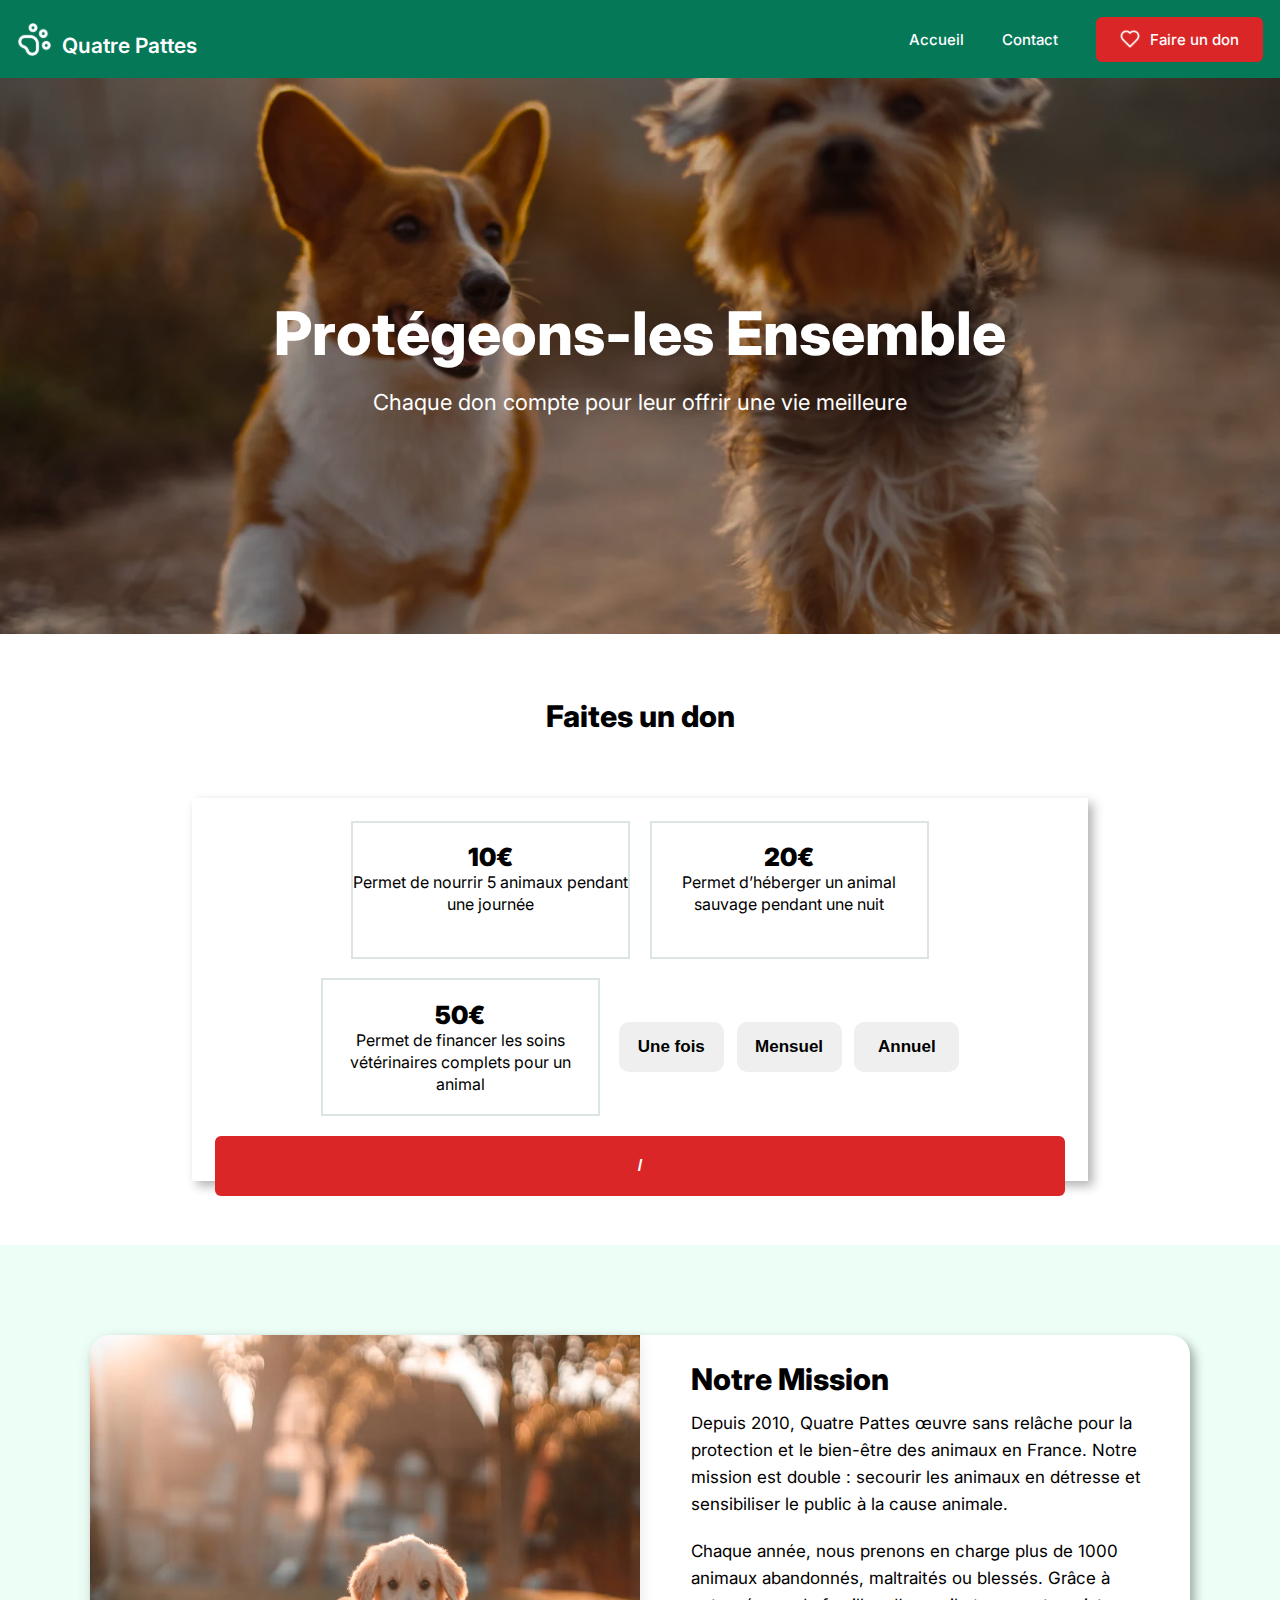
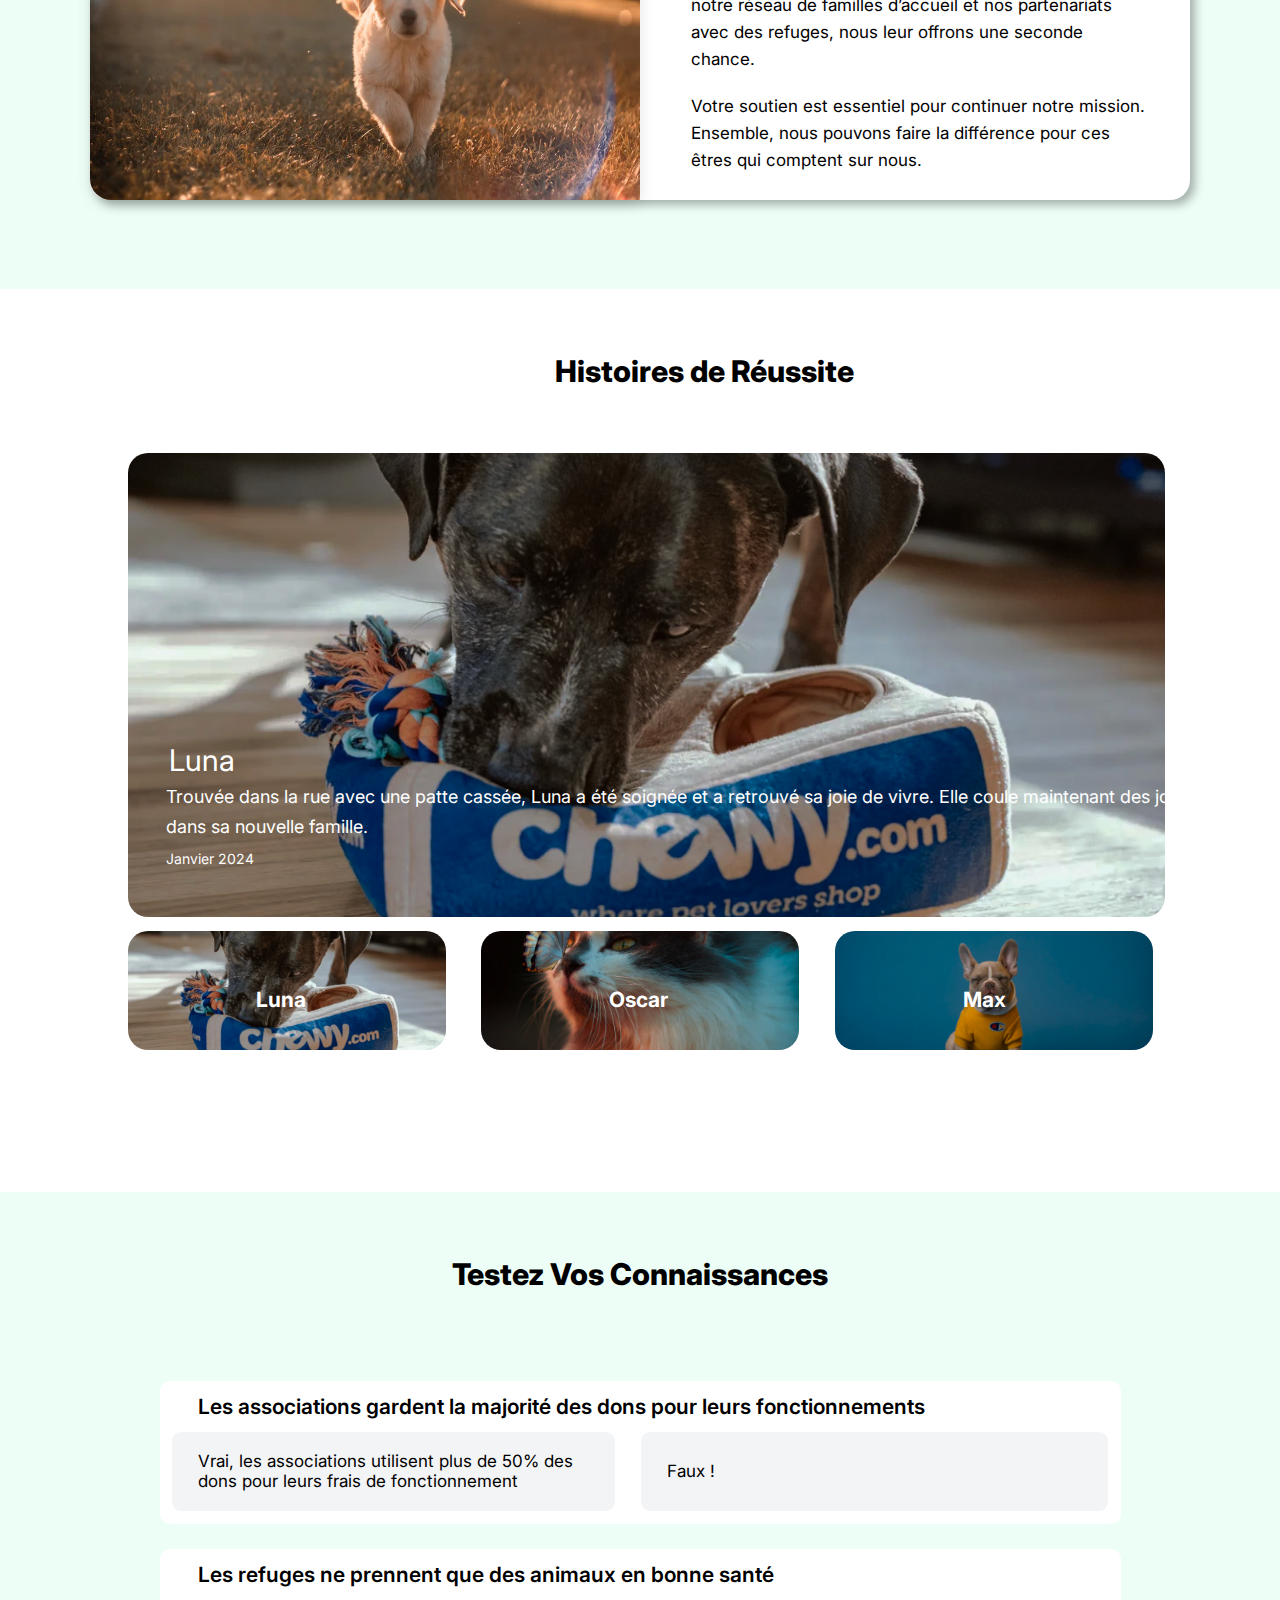
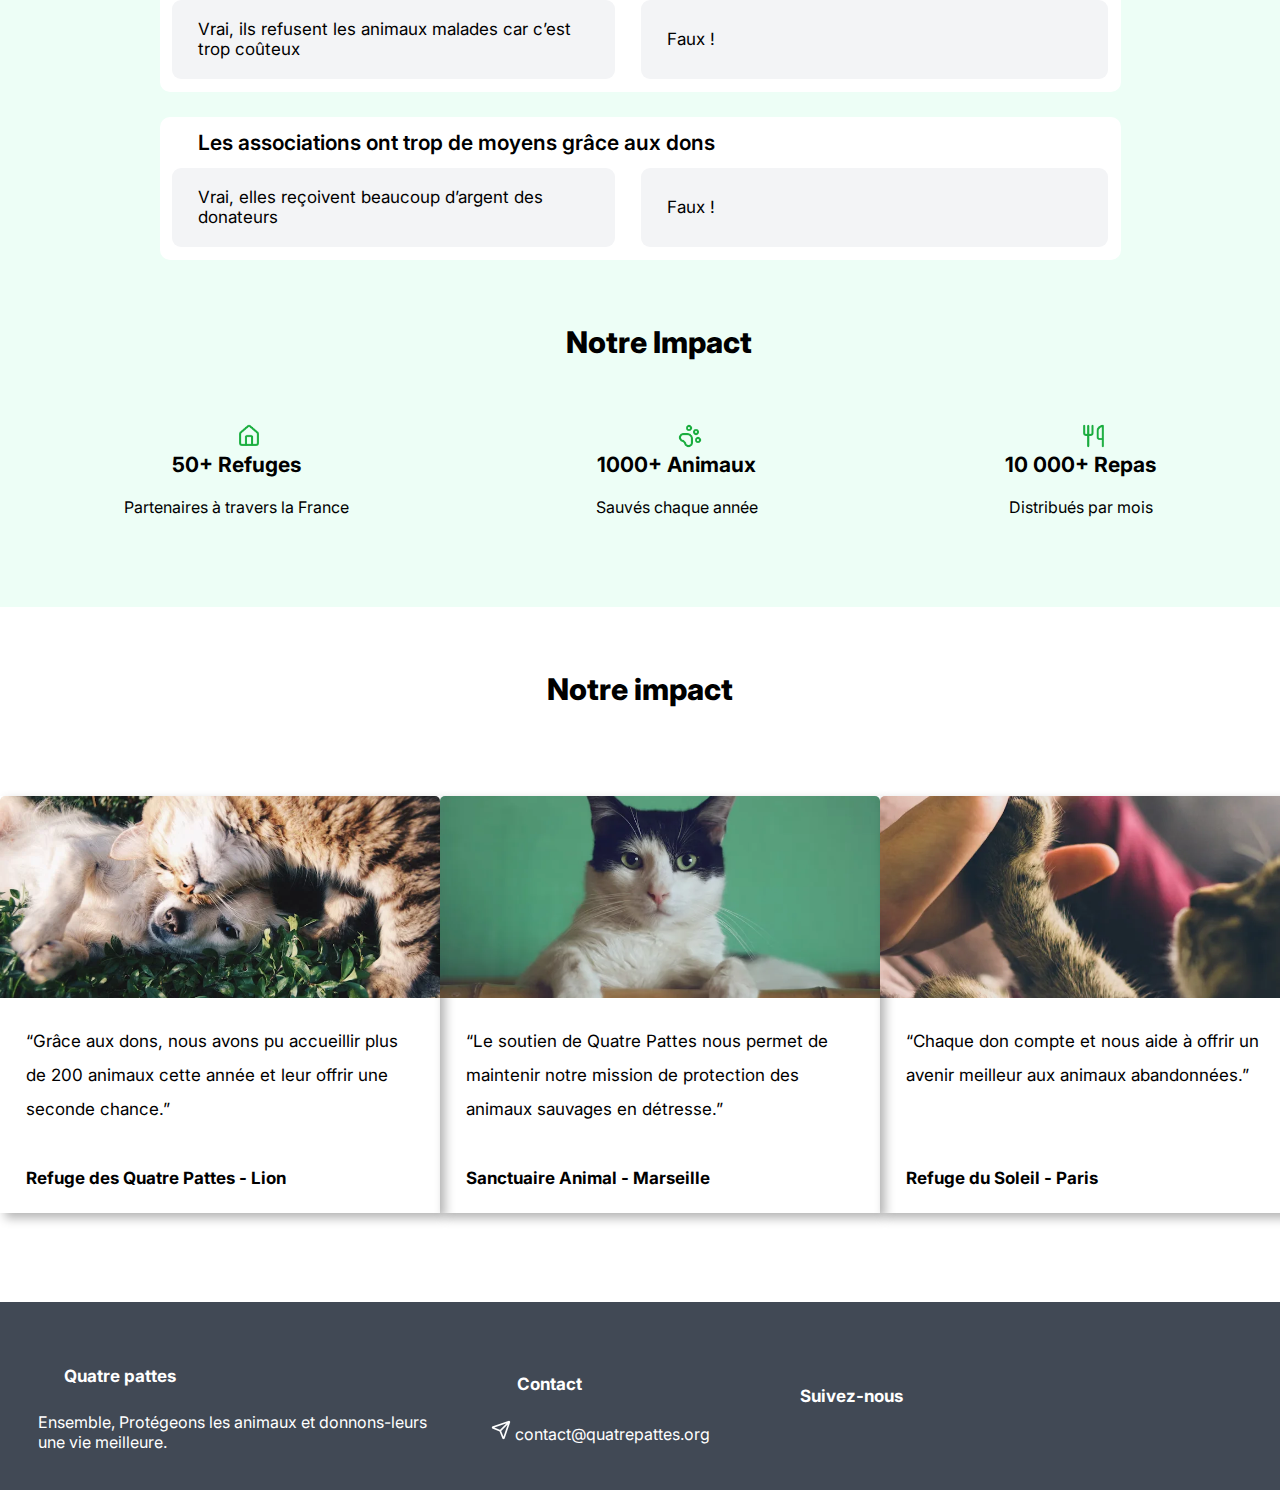
==== index.html @ c72d2083 "Version final section 2 + responsive" ====
<!DOCTYPE html>
<html lang="fr">

<head>
    <meta charset="UTF-8">
    <meta name="viewport" content="width=device-width, initial-scale=1.0">
    <title>Quatre Pattes</title>

    <link rel="icon" type="image/svg" href="img/logo_icones/Logo_blanc.svg">
    <link rel="preconnect" href="https://fonts.googleapis.com">
    <link rel="preconnect" href="https://fonts.gstatic.com" crossorigin>
    <link href="https://fonts.googleapis.com/css2?family=Inter:wght@100..900&display=swap" rel="stylesheet">
    <link rel="stylesheet" href="style.css/global.css">
</head>

<body>

    <!-- HEADER -->

    <header class="header">
        <div class="x">
        <a href="#" class="retour-accueil">
            <img src="img/logo_icones/Logo_blanc.svg" alt="Logo de Quatre Pattes">
            <span>Quatre Pattes</span>
        </a>
        <img src="img/logo_icones/icone_x_blanc.webp" alt="icone fermeture menu deroulant" class="cacher">
        </div>
        <nav class="nav">
            <ul class="nav_liens">
                <li><a href="index.html" aria-label="Lien vers la page d'accueil">Accueil</a></li>
                <li><a href="formulaire.html" aria-label="Lien vers la page Contact">Contact</a></li>
                <li>
                    <a href="index.html" aria-label="Lien vers la page : Faire un don." class="button_header">
                        <img src="img/logo_icones/icone_coeur_blanc.svg" alt="Icône cœur">Faire un don
                    </a>
                </li>
            </ul>
        </nav>
    </header>
    

    <!-- HERO -->

    <main>
        <section id="hero">
            <div class="titre_hero">
                <h1>Protégeons-les Ensemble</h1>
                <br>
                <span>Chaque don compte pour leur offrir une vie meilleure</span>
            </div>
        </section>

        <h2>Faites un don</h2>

        <!-- SECTION 1 -->

        <section id="s1">
            <div class="conteneur_shadow">
                <!-- 10 -->
                <div class="border_grey" tabindex="0">
                    <span class="dix" onclick="don()">10€</span>
                    <p>Permet de nourrir 5 animaux <br class="br">pendant une journée</p>
                </div>
        
                <!-- 20 -->
                <div class="border_grey" tabindex="0" data-amount="20">
                    <span class="vingt" onclick="don()">20€</span>
                    <p>Permet d’héberger un animal <br class="br">sauvage pendant une nuit</p>
                </div>
        
                <!-- 50 -->
                <div class="border_grey" tabindex="0" data-amount="50">
                    <span class="cinquante" onclick="don()">50€</span>
                    <p>Permet de financer les soins <br class="br">vétérinaires complets pour un <br> animal</p>
                </div>
        
                <div class="button_conteneur">
                    <button class="button_size" id="Une_fois" tabindex="0" onclick="don()">Une fois</button>
                    <button class="button_size" id="Mensuel" tabindex="0" onclick="don()">Mensuel</button>
                    <button class="button_size" id="Annuel" tabindex="0" onclick="don()">Annuel</button>
                </div>
        
                <button class="button_header dimension_grand_button" id="Don" tabindex="0"><div id="montant"></div>/<div id="duree" onclick="don()"></div></button>
            </div>
        </section>
        
        


        <!-- SECTION 2 -->

        <section id="s2">
            <div class="div_principal_s2">
                <img src="img/img/s2.webp" alt="bébé chien heureux qui cours sur le l'herbe" loading="lazy">
                <div>
                    <h3 class="left">Notre Mission</h3>
                    <p>Depuis 2010, Quatre Pattes œuvre sans relâche pour la protection et le
                        bien-être des animaux en France. Notre mission est double : secourir les animaux
                        en détresse et sensibiliser le public à la cause animale.
                    </p>
                    <br>
                    <p>
                        Chaque année, nous prenons en charge plus de 1000 animaux
                        abandonnés, maltraités ou blessés. Grâce à notre réseau de familles
                        d’accueil et nos partenariats avec des refuges, nous leur offrons une
                        seconde chance.
                    </p>
                    <br>
                    <p>
                        Votre soutien est essentiel pour continuer notre mission. Ensemble, nous
                        pouvons faire la différence pour ces êtres qui comptent sur nous.
                    </p>
                </div>
            </div>
        </section>

        <!-- SECTION 3 -->

        <section id="s3">
            <h3>Histoires de Réussite</h3>
            <div class="contenair_image_principal">
                <div class="div_image_principal">
                    <img id="img_1" src="img/img/s3_principal.png" alt="Photo de luna qui mord dans son jouet" loading="lazy">
                    <p class="nom_gros">Luna</p>
                    <p class="description">Trouvée dans la rue avec une patte cassée, Luna a été soignée et a retrouvé sa joie de vivre. Elle coule maintenant des jours heureux dans sa nouvelle famille.</p>
                    <p class="date">Janvier 2024</p>
                </div>
            </div>
        
            <div class="img-miniatures">
                <div class="div_image_principal">
                    <img src="img/img/s3_principal_miniature.png" alt="Photo miniature de luna" loading="lazy" tabindex="0" onclick="galerie2()">
                    <p class="nom">Luna</p>
                </div>
                <div class="div_image_principal">
                    <img src="img/img/s3_chat.png" alt="Photo de Oscar, chat noir et blanc" loading="lazy" tabindex="0" onclick="galerie3()">
                    <p class="nom">Oscar</p>
                </div>
                <div class="div_image_principal">
                    <img src="img/img/s3_bulldog.png" alt="Photo de Max, bulldog français" loading="lazy" tabindex="0" onclick="galerie4()">
                    <p class="nom">Max</p>
                </div>
            </div>
        </section>
        

        <!-- SECTION 4 -->

        <!-- QUIZZ -->

        <section id="s4">
            <h4>Testez Vos Connaissances</h4>

            <div class="contenaire_questions">
                <p class="quizz">Les associations gardent la majorité des dons pour leurs fonctionnements</p>
                <div class="question-reponse">
                    <div class="mauvaise_reponse" id="r1">
                        <p>Vrai, les associations utilisent plus de 50% des dons pour leurs frais de fonctionnement</p>
                    </div>
                    <div class="bonne_reponse" id="r2">
                        <p>Faux !</p>
                    </div>
                    <div class="hidden">Faux ! 85% des dons sont directement utilisés pour les animaux. Seuls 15% servent aux frais
                        de fonctionnement essentiels.</div>
                </div>
            </div>

            <div class="contenaire_questions">
                <p class="quizz">Les refuges ne prennent que des animaux en bonne santé</p>
                <div class="question-reponse">
                    <div class="mauvaise_reponse" id="r3">
                        <p>Vrai, ils refusent les animaux malades car c’est trop coûteux</p>
                    </div>
                    <div class="bonne_reponse" id="r4">
                        <p>Faux !</p>
                    </div>
                    <div class="hidden">
                        Faux ! Nous accueillons tous les animaux quel que soit leur état de santé. Chaque vie compte !
                    </div>
                </div>
            </div>

            <div class="contenaire_questions">
                <p class="quizz">Les associations ont trop de moyens grâce aux dons</p>
                <div class="question-reponse">
                    <div class="mauvaise_reponse" id="r5">
                        <p>Vrai, elles reçoivent beaucoup d’argent des donateurs</p>
                    </div>
                    <div class="bonne_reponse" id="r6">
                        <p>Faux !</p>
                    </div>
                    <div class="hidden">
                      Faux ! Les besoins sont immenses et constants. Chaque don est précieux pour sauver les animaux.
                    </div>
                </div>
            </div>
        </section>

        <!-- SECTION 5 -->

        <h5 class="vert">Notre Impact</h5>


        <section id="s5">
            <ul>
                <li>
                    <img src="img/logo_icones/icone-maison_vert.webp" alt="icone vert repas : fourchette, couteaux.">
                </li>
                <li class="size_s5">
                    50+ Refuges
                </li>
                <br>
                <li>
                    Partenaires à travers la France
                </li>
            </ul>

            <ul>
                <li>
                    <img src="img/logo_icones/icone_logo_vert.webp" alt="icone maison de couleur verte.">
                </li>
                <li class="size_s5">
                    1000+ Animaux
                </li>
                <br>
                <li>
                    Sauvés chaque année
                </li>
            </ul>

            <ul>
                <li>
                    <img src="img/logo_icones/icone_repas_vert.webp" alt="icone vert logo Quatre Pattes">
                </li>
                <li class="size_s5">
                    10 000+ Repas
                </li>
                <br>
                <li>
                    Distribués par mois
                </li>
            </ul>

        </section>

        <!-- SECTION 6 -->

        <h6>Notre impact</h6>

        <section id="s6">
            <ul class="liste_article">
                <li>
                    <article class="s6_article">
                        <img src="img/img/s6_chat_chien.webp" alt="un chat et un chien qui ce câline sur de l'herbe"
                            loading="lazy" />
                        <div>
                            <p>
                                “Grâce aux dons, nous avons pu accueillir plus de 200 animaux cette année et leur offrir
                                une seconde chance.”
                            </p>
                            <span class="bold">
                                Refuge des Quatre Pattes - Lion
                            </span>
                        </div>
                    </article>
                </li>

                <li>
                    <article class="s6_article">
                        <img src="img/img/s6_chat.webp" alt="Chat noir et blanc" loading="lazy" />
                        <div>
                            <p>
                                “Le soutien de Quatre Pattes nous permet de maintenir notre mission de protection des
                                animaux sauvages en détresse.”
                            </p>
                            <span class="bold">
                                Sanctuaire Animal - Marseille
                            </span>
                        </div>
                    </article>
                </li>

                <li>
                    <article class="s6_article">
                        <img src="img/img/s6_pate_chat.webp" alt="Chat qui pose sa patte sur une main" loading="lazy" />
                        <div>
                            <p>
                                “Chaque don compte et nous aide à offrir un
                                avenir meilleur aux animaux abandonnées.”
                            </p>
                            <span class="bold">
                                Refuge du Soleil - Paris
                            </span>
                        </div>
                    </article>
                </li>
            </ul>
        </section>
    </main>

    <footer class="footer">
        <ul>
            <li class="bold">
                Quatre pattes
            </li>
            <li>
                Ensemble, Protégeons les animaux et donnons-leurs
                <br>
                une vie meilleure.
            </li>
        </ul>
        <ul>
            <li class="bold">
                Contact
            </li>
            <li>
                <img src="img/logo_icones/icone_envoyer_blanc.webp"
                    alt="icone enveloppe accompagnant la mail de Quatre Pattes">
                <a href="#">contact@quatrepattes.org</a>
            </li>
        </ul>
        <ul>
            <li class="bold">
                Suivez-nous
            </li>
        </ul>
    </footer>
    <script src="script.js"></script>
</body>

</html>
---- style.css/global.css ----
@import url(header.css);
@import url(hero.css);
@import url(s1.css);
@import url(s2.css);
@import url(s3.css);
@import url(s4.css);
@import url(s5.css);
@import url(s6.css);
@import url(footer.css);
@import url(formulaire.css);

* {
    margin: 0;
    padding: 0;
    box-sizing: border-box;
}

:root {
    --font-family: "Inter", sans-serif;

    --header_vert: #057858; 
    --button_rouge: #db2627;
    --button_gris: #f3f4f6;
    --border_grise: #dbe6e1;
    --border_vert_button: #0cb981;
    --background_vert: #edfef6;
    --blanc: #fff;
    --footer: #414955;

    --font-size_60: 60px;
    --font-size_30: 30px; 
    --font-size_28: 28px;
    --font-size_25: 25px; 
    --font-size_22: 22px;  
    --font-size_21: 21px;
    --font-size_17: 17px;
    --font-size_18: 18px;
    --font-size_15: 15px;
    --font-size_14: 14px;
    --font-size_12: 12px;
    --font-size_10: 10px;
}

body {
    font-family: var(--font-family);
}

h1 {
    font-size: var(--font-size_60);
    font-weight: 800;
    color: var(--blanc);
    text-align: center;
}

h2,
h3,
h4,
h5,
h6{
    font-size: var(--font-size_30);
    font-weight: 800;
    text-align: center;
    padding: 5vw;
}

a {
    text-decoration: none;  
}

a:hover {  
    cursor: pointer;
}

li {
    list-style: none;
}

button {
    border: none;
}
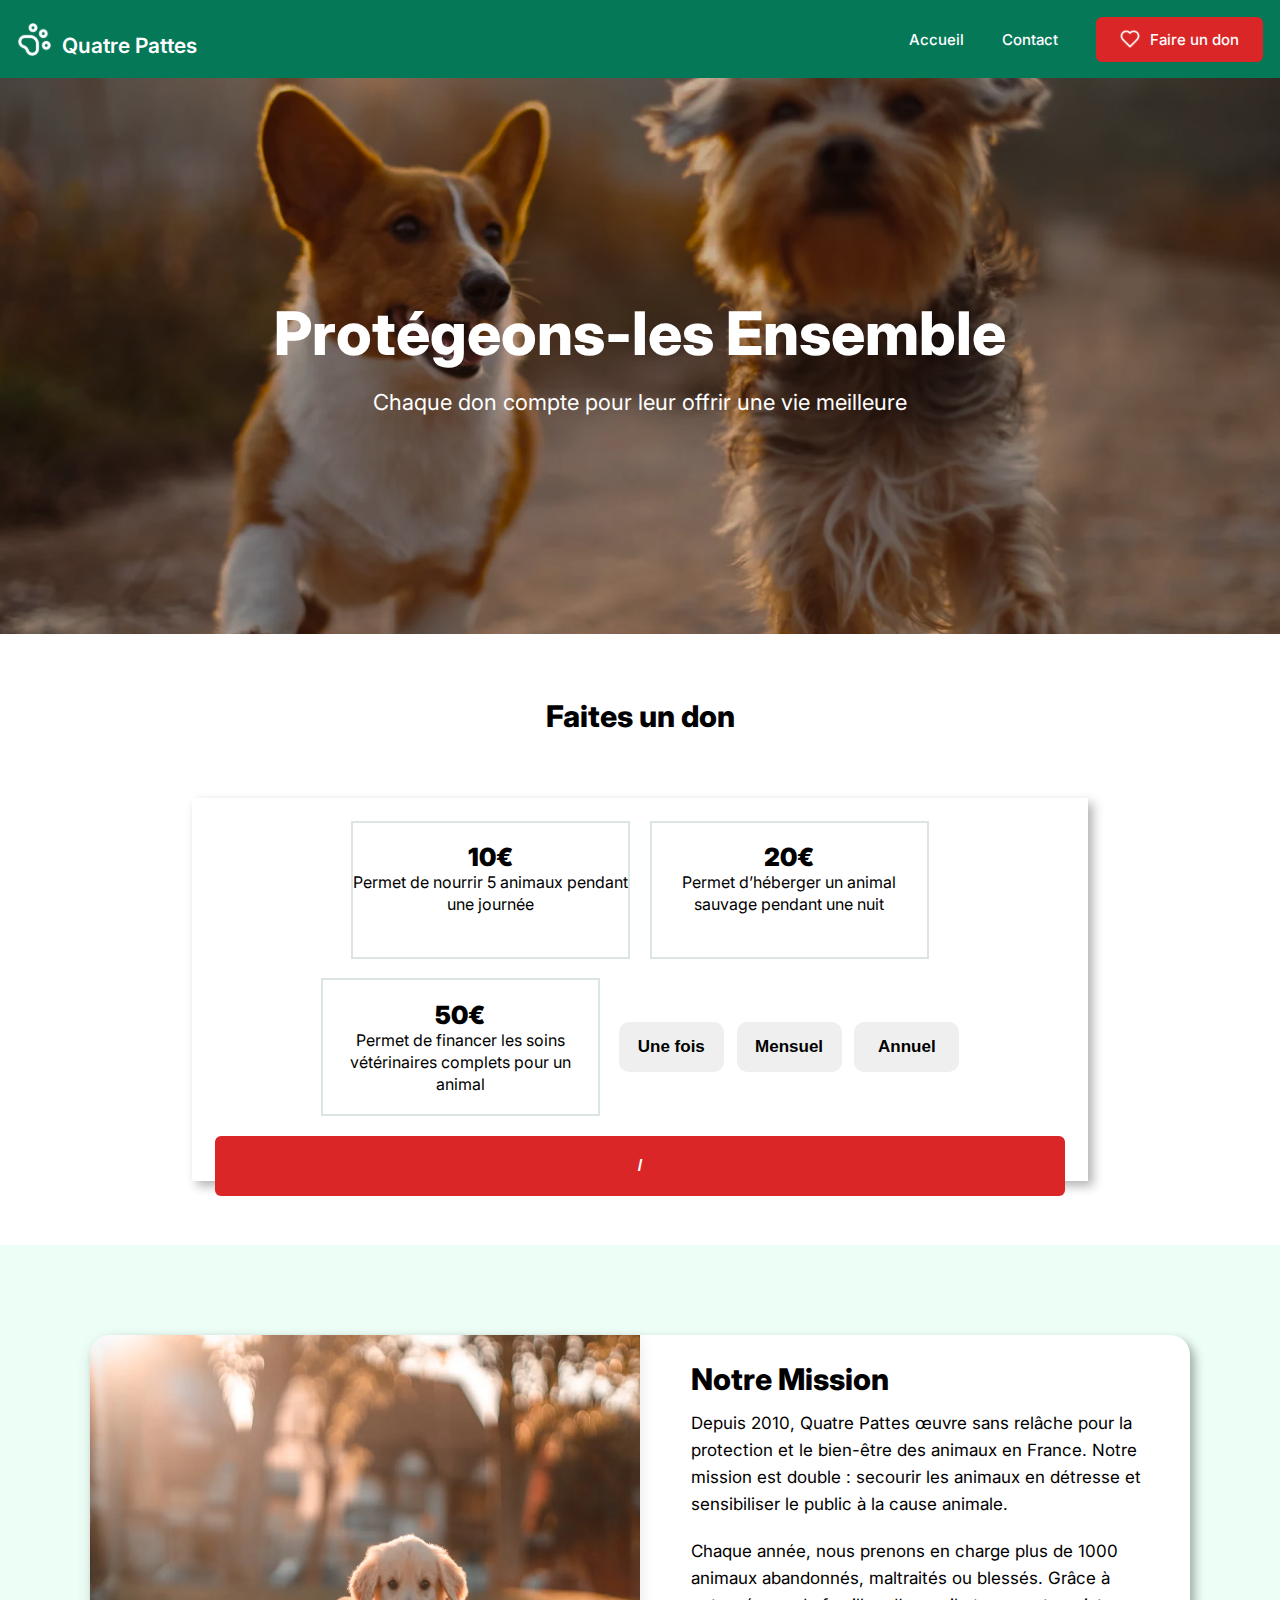
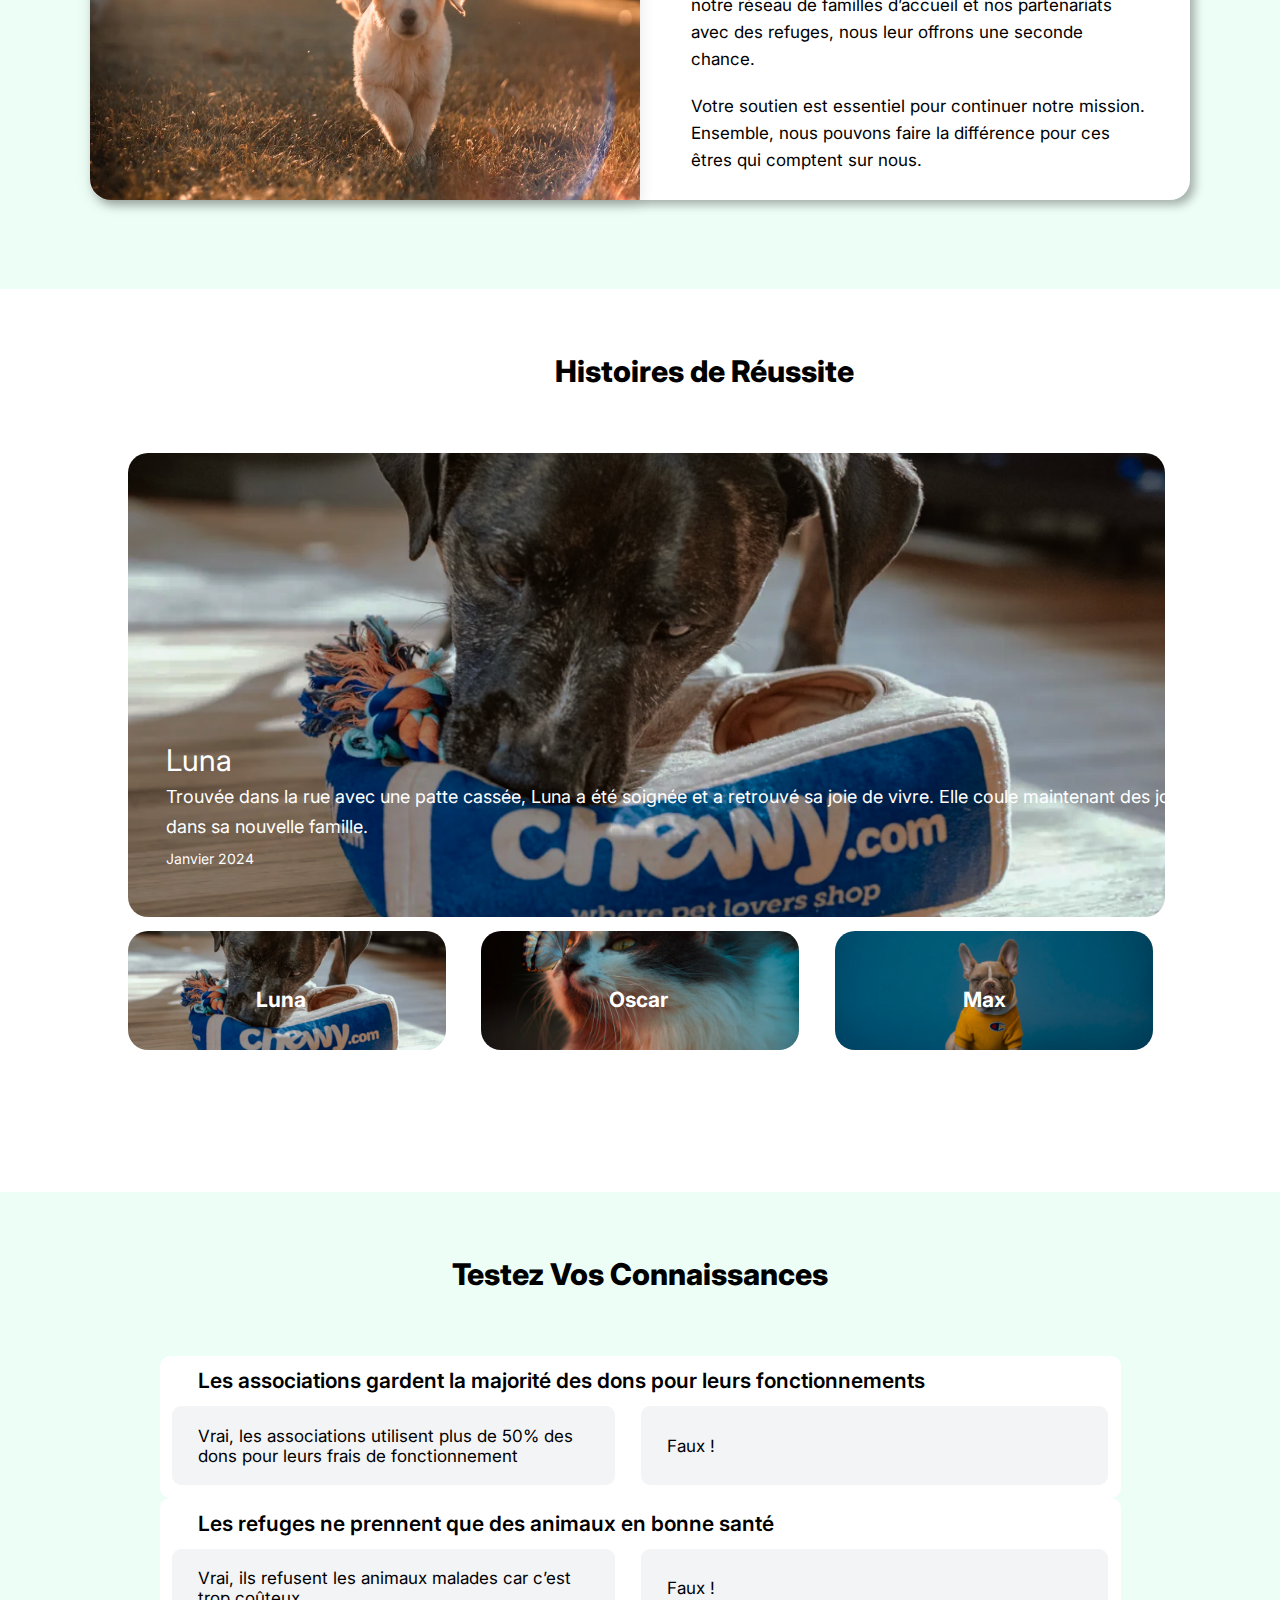
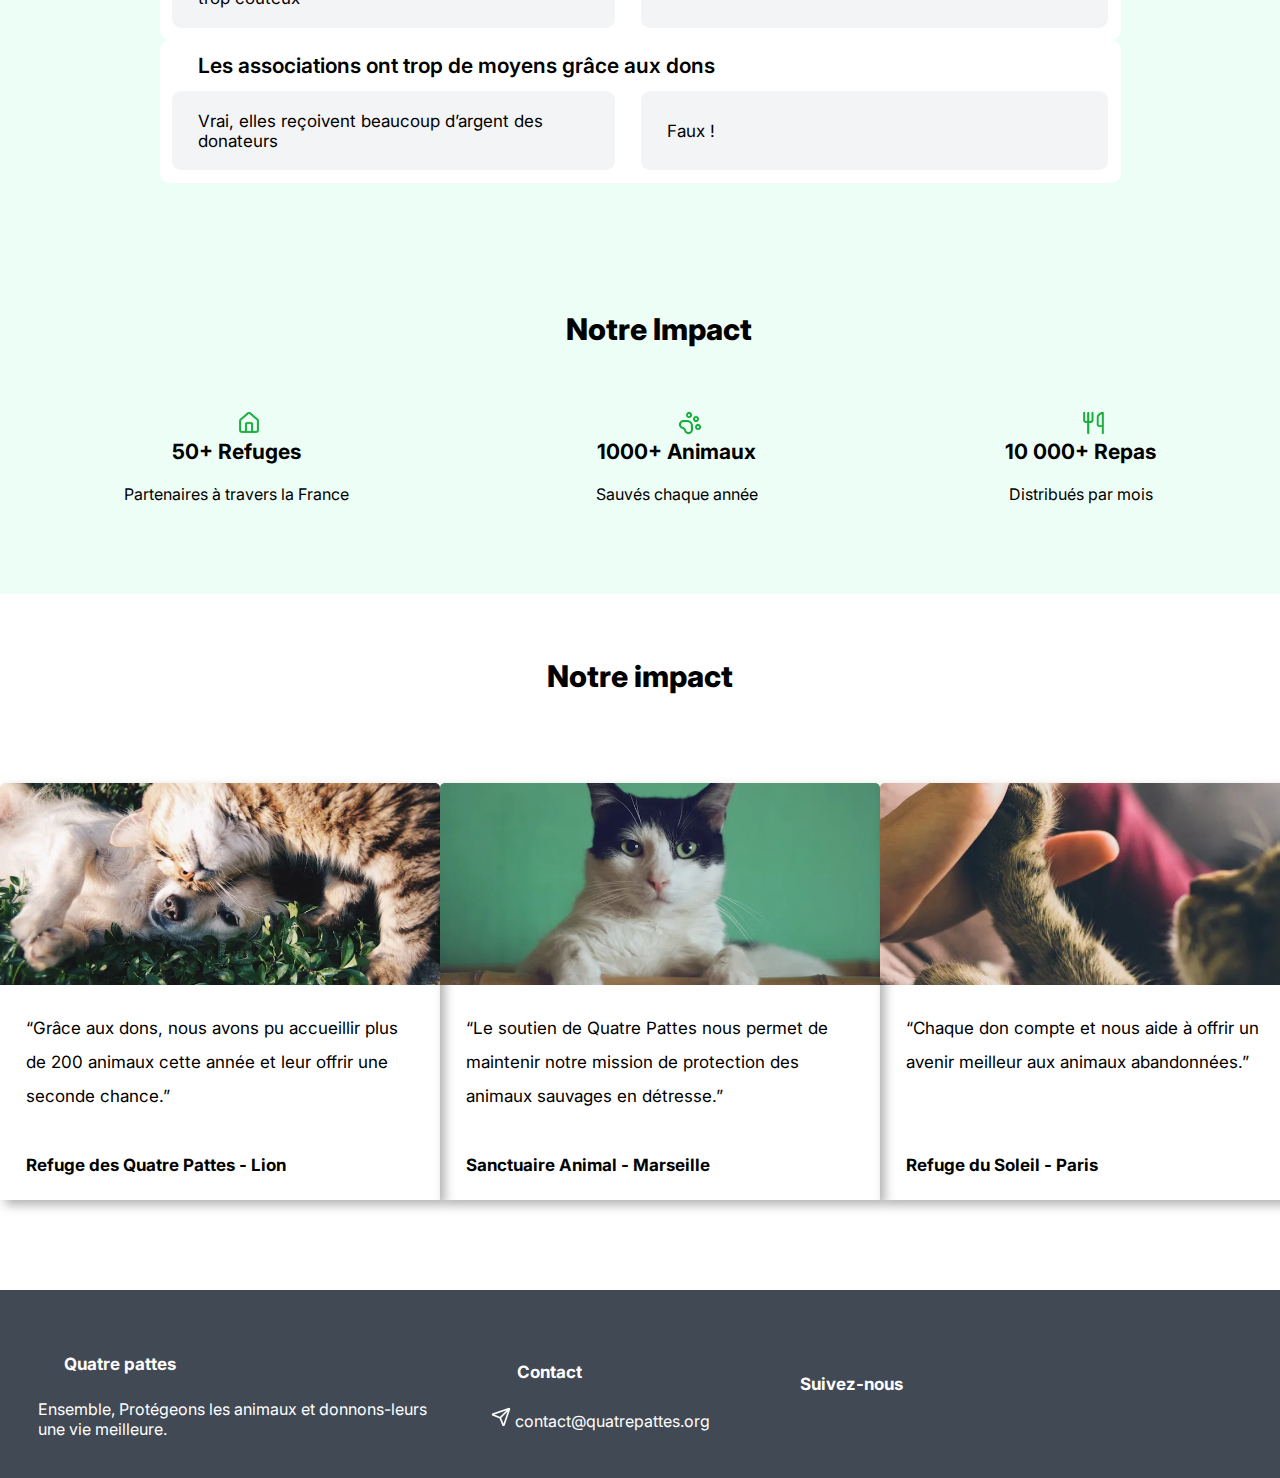
==== commit 20348335: "Version final s5 + responsive" ====
--- a/index.html
+++ b/index.html
@@ -210,7 +210,7 @@
                     50+ Refuges
                 </li>
                 <br>
-                <li>
+                <li class="padding">
                     Partenaires à travers la France
                 </li>
             </ul>
@@ -223,7 +223,7 @@
                     1000+ Animaux
                 </li>
                 <br>
-                <li>
+                <li class="padding">
                     Sauvés chaque année
                 </li>
             </ul>
@@ -236,7 +236,7 @@
                     10 000+ Repas
                 </li>
                 <br>
-                <li>
+                <li class="padding">
                     Distribués par mois
                 </li>
             </ul>
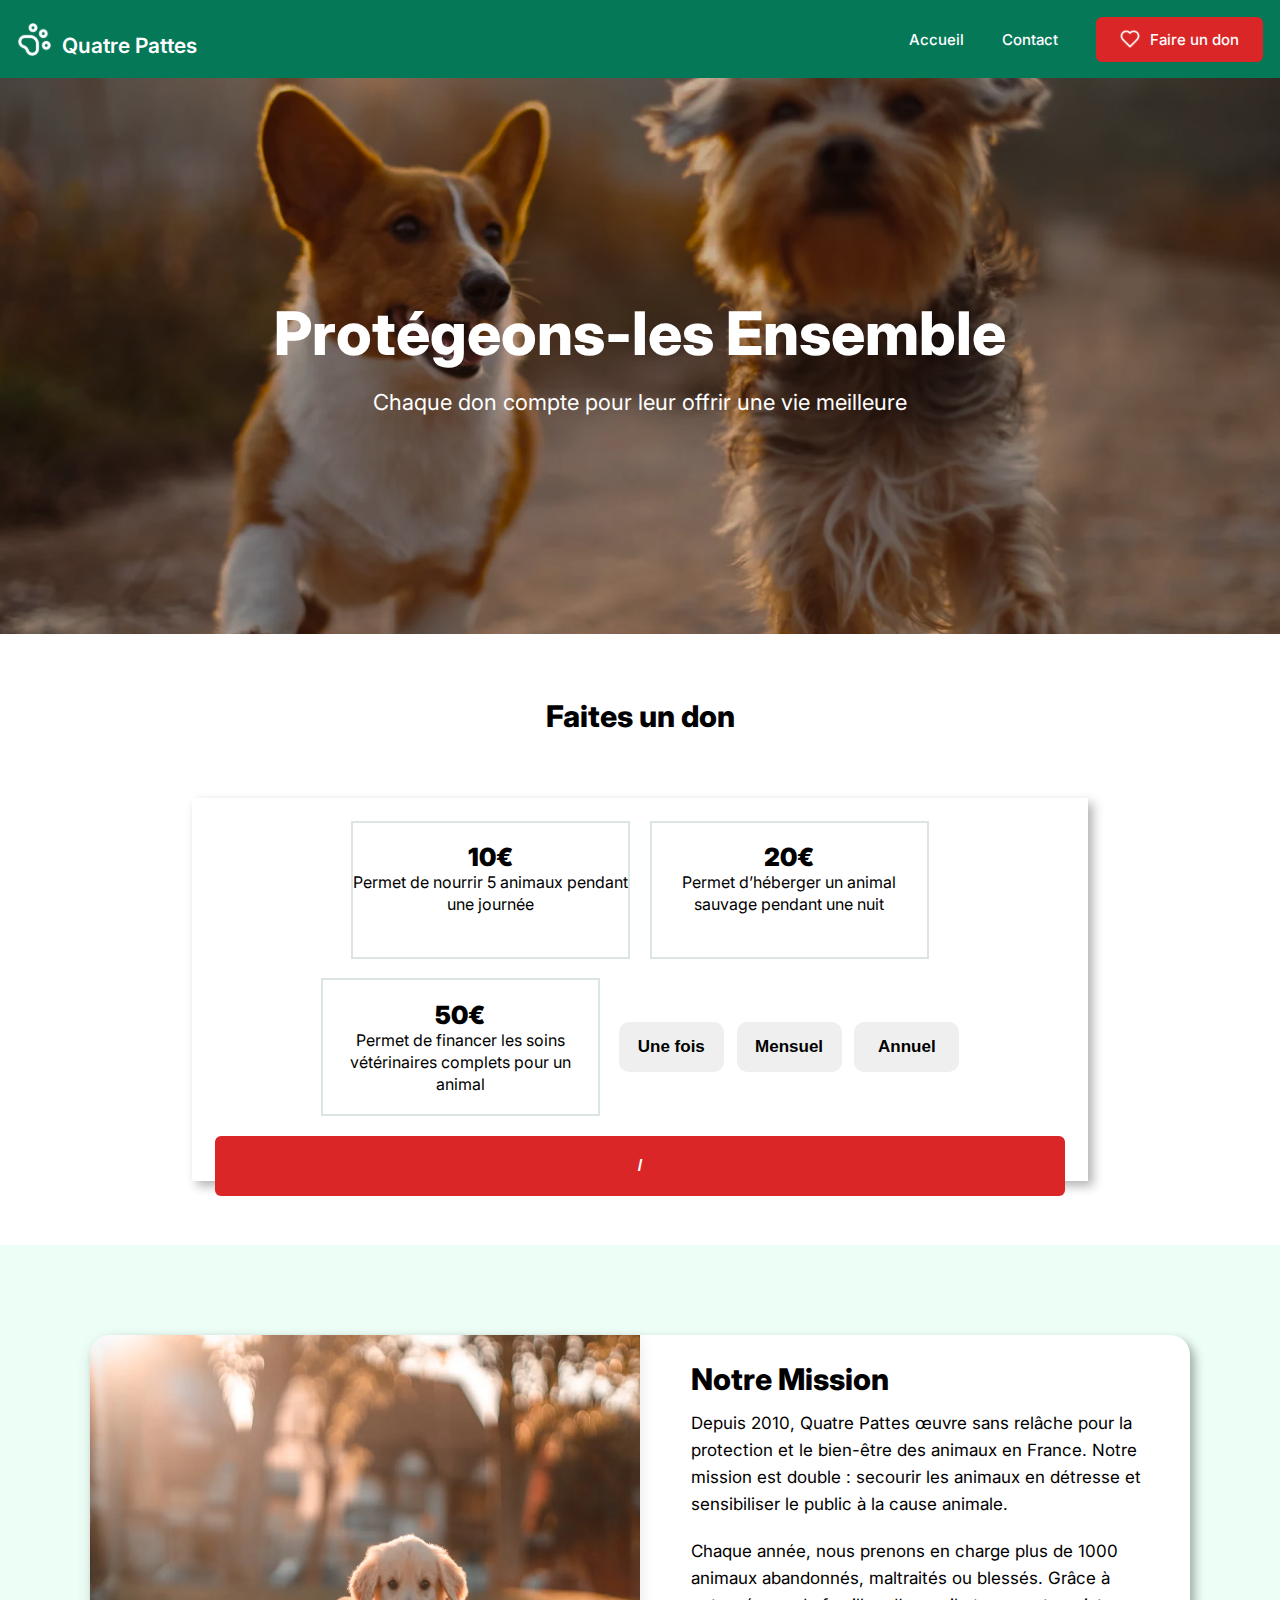
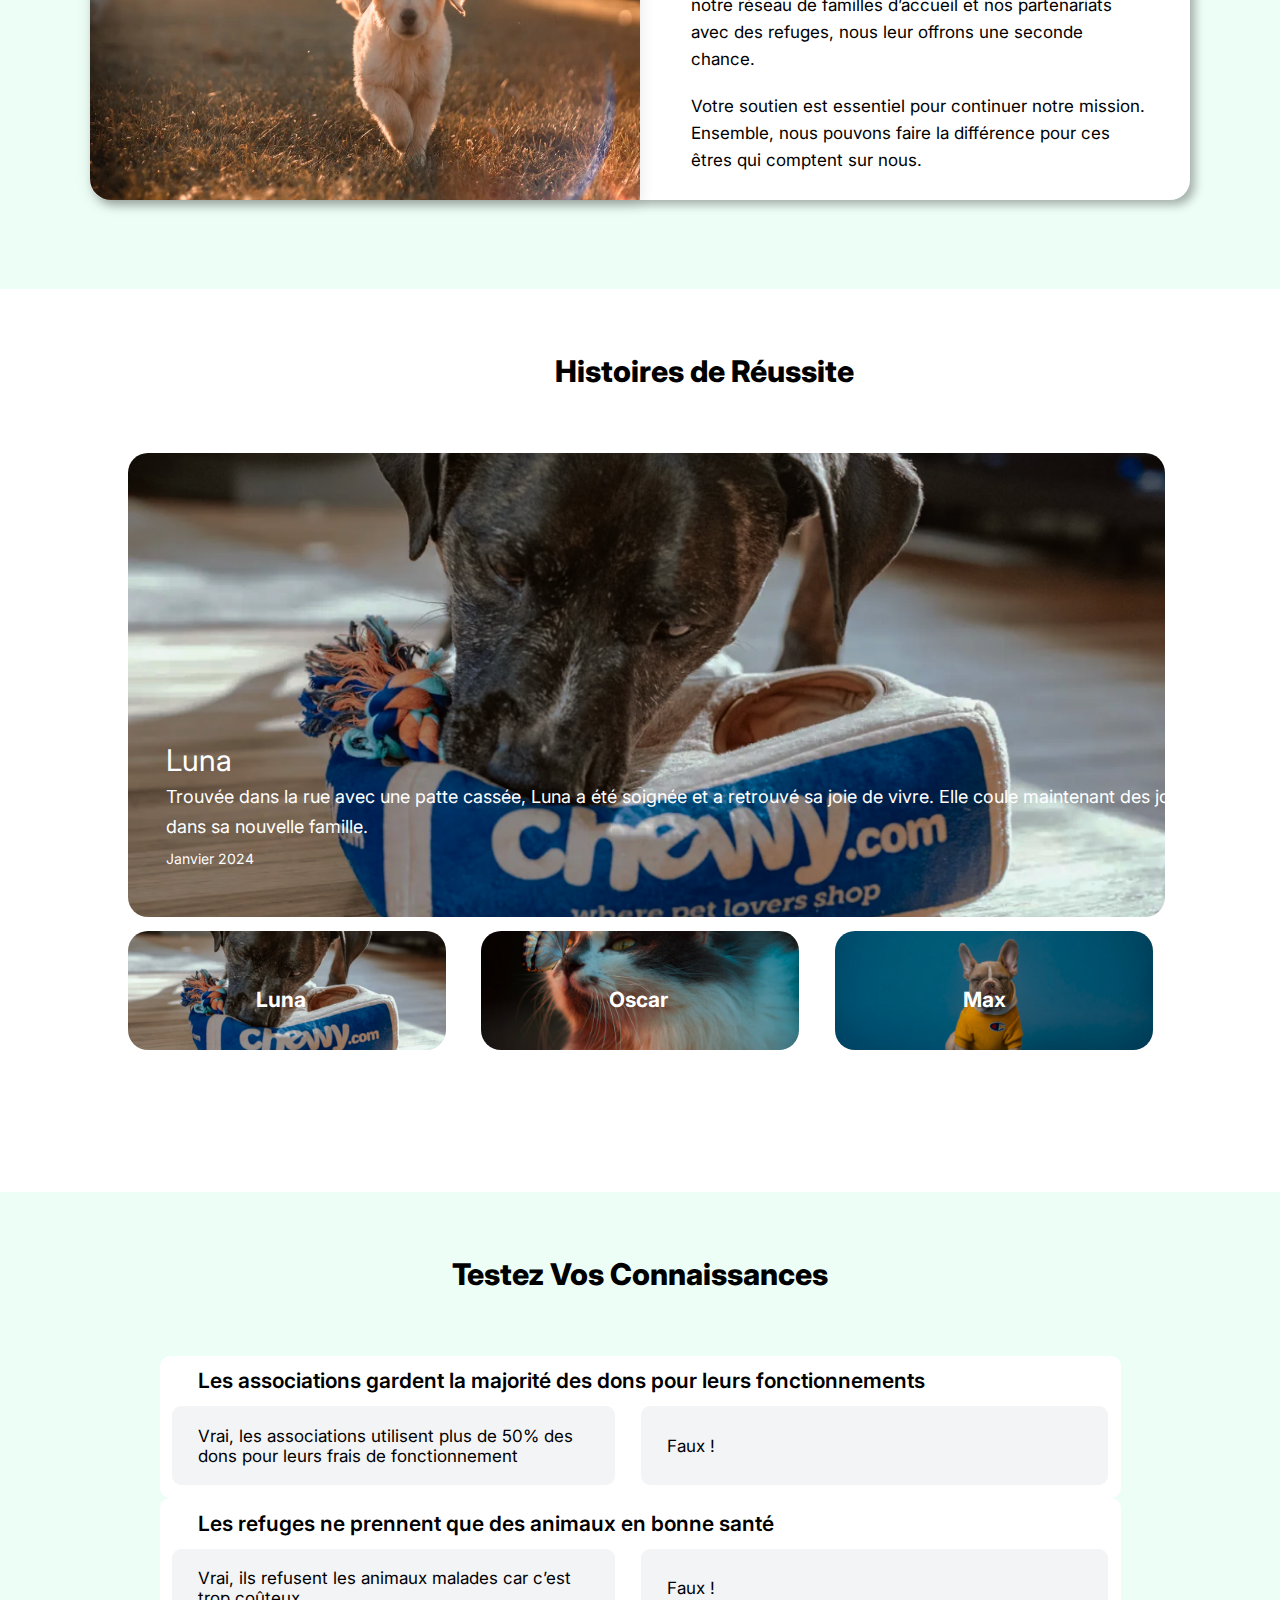
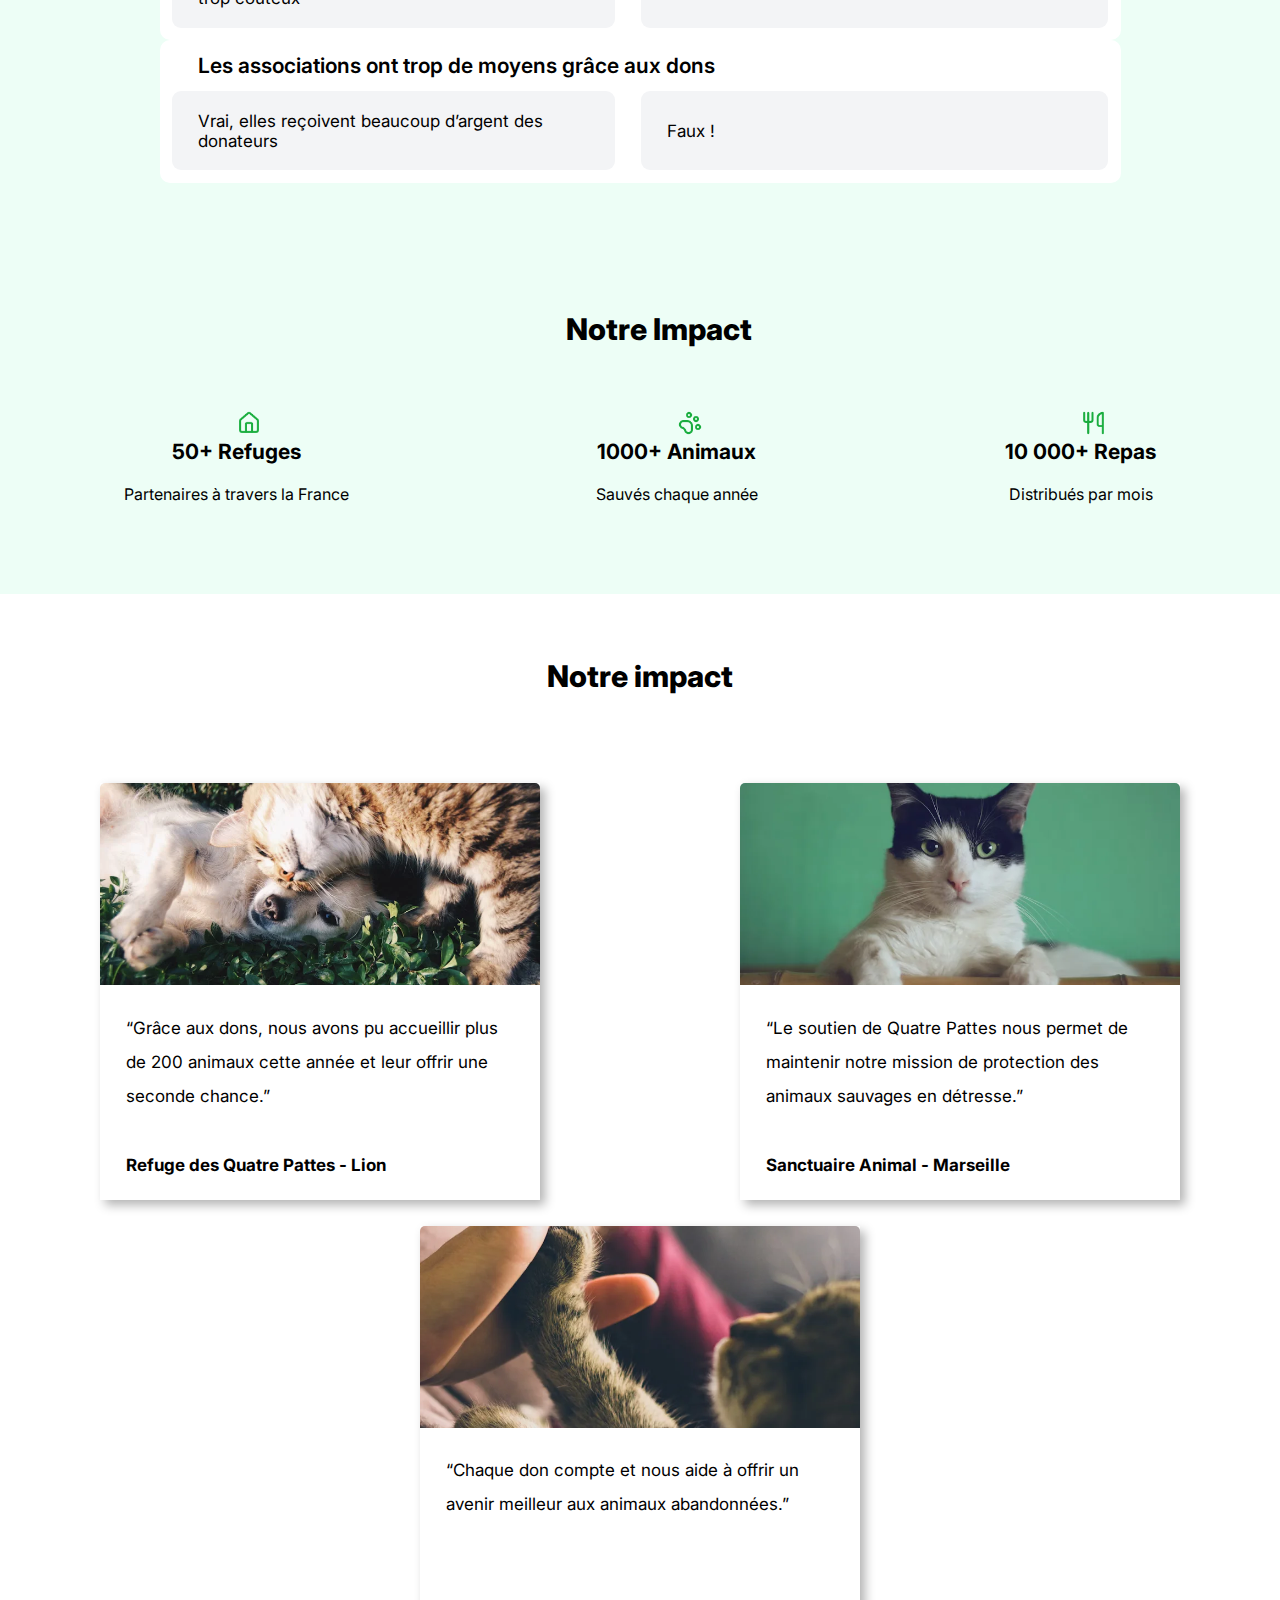
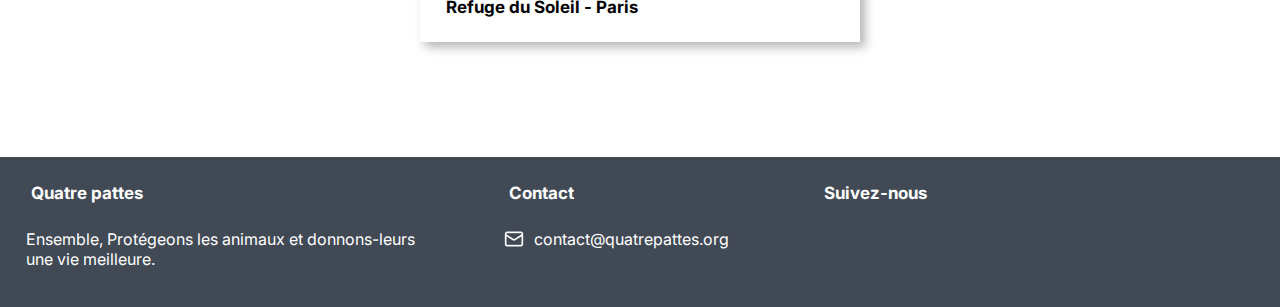
==== commit 67f7ba9d: "Version final footer + responsive" ====
--- a/index.html
+++ b/index.html
@@ -303,7 +303,7 @@
             <li class="bold">
                 Quatre pattes
             </li>
-            <li>
+            <li class="left">
                 Ensemble, Protégeons les animaux et donnons-leurs
                 <br>
                 une vie meilleure.
@@ -313,8 +313,8 @@
             <li class="bold">
                 Contact
             </li>
-            <li>
-                <img src="img/logo_icones/icone_envoyer_blanc.webp"
+            <li class="left">
+                <img src="img/logo_icones/icone_mail_blanc.webp"
                     alt="icone enveloppe accompagnant la mail de Quatre Pattes">
                 <a href="#">contact@quatrepattes.org</a>
             </li>
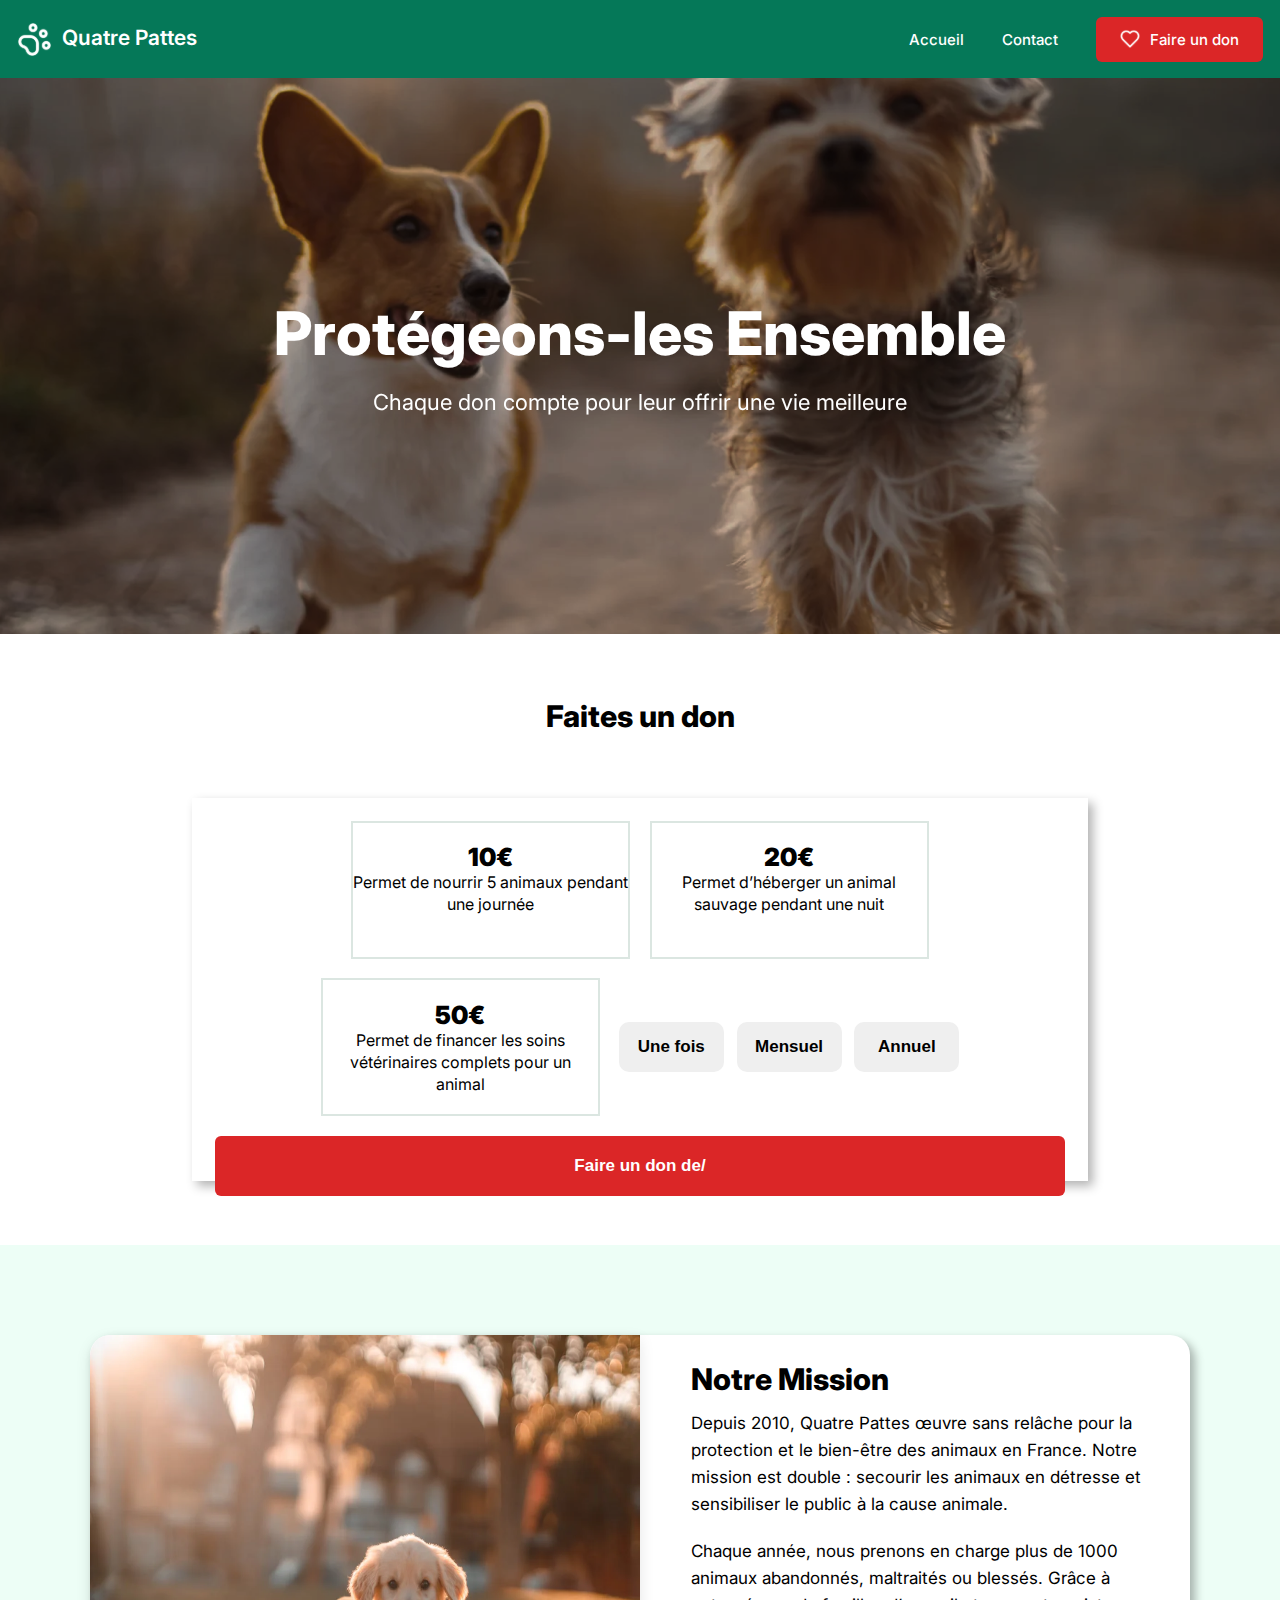
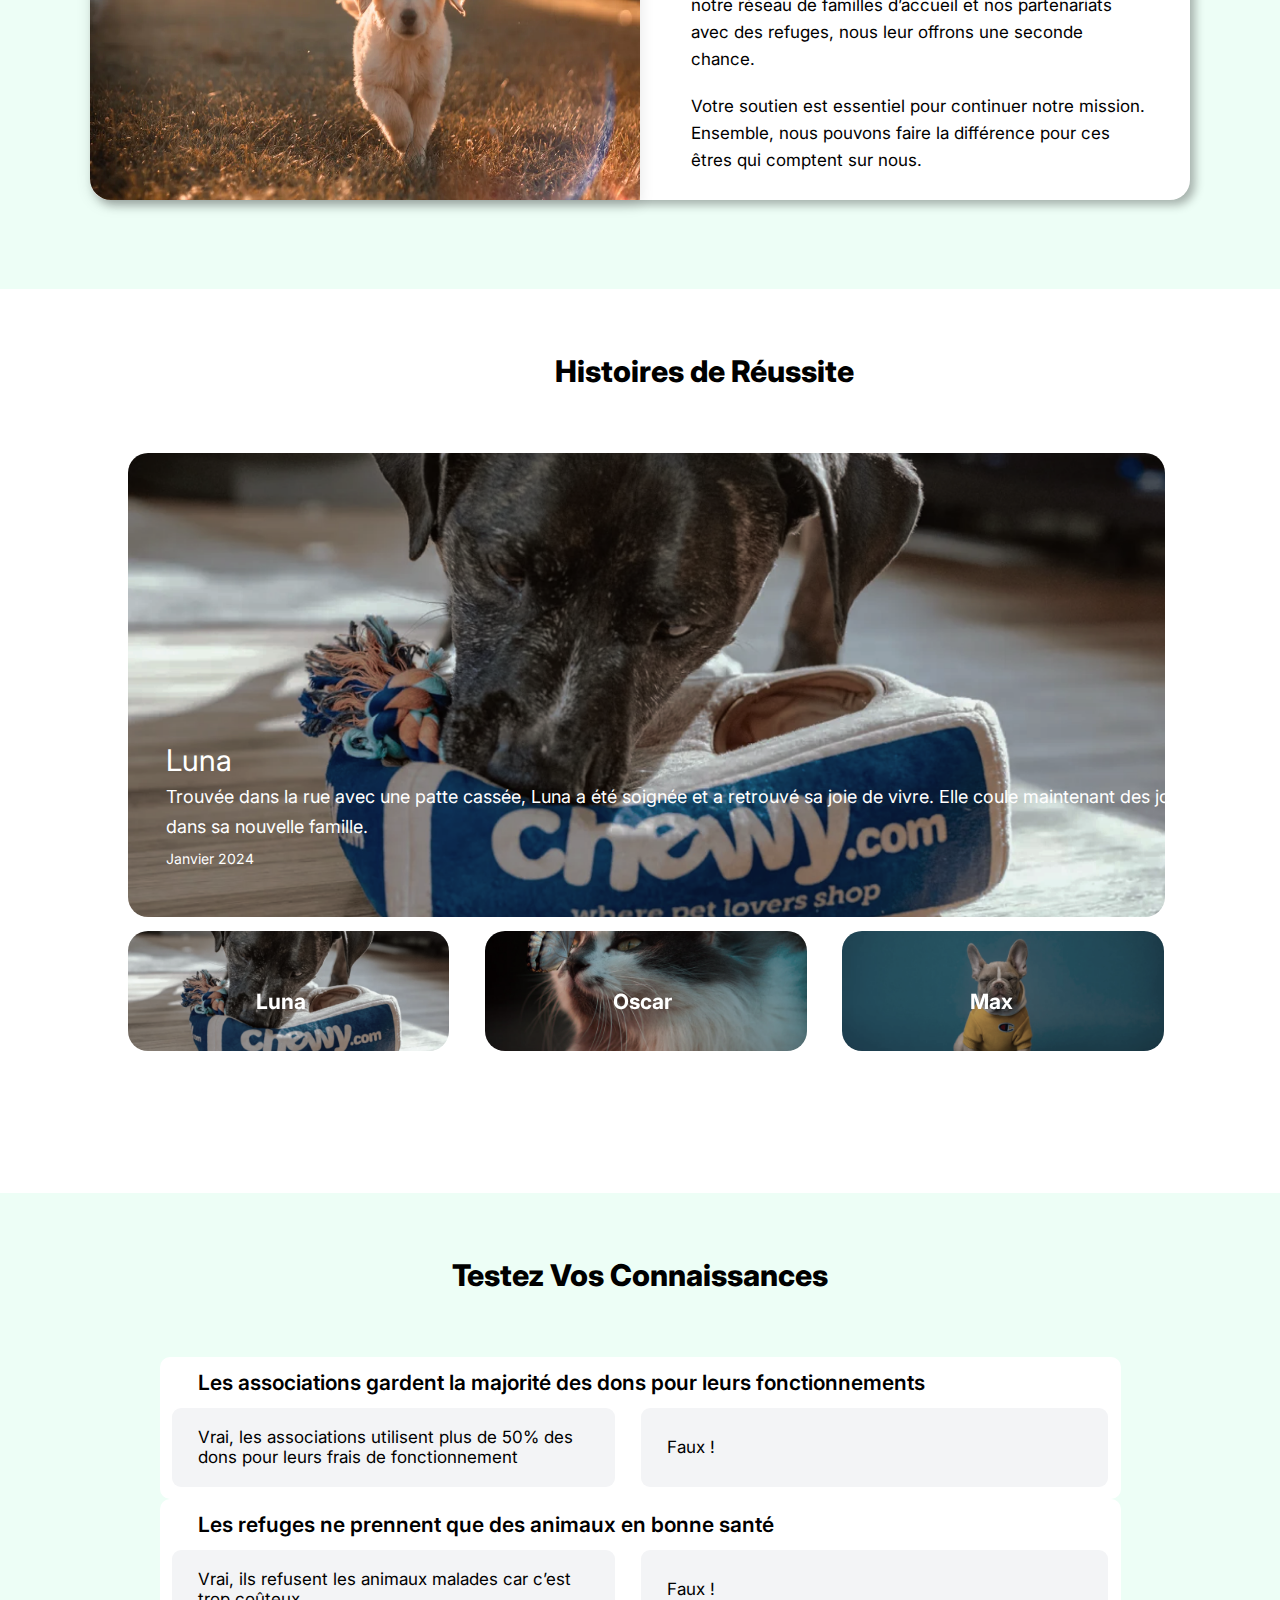
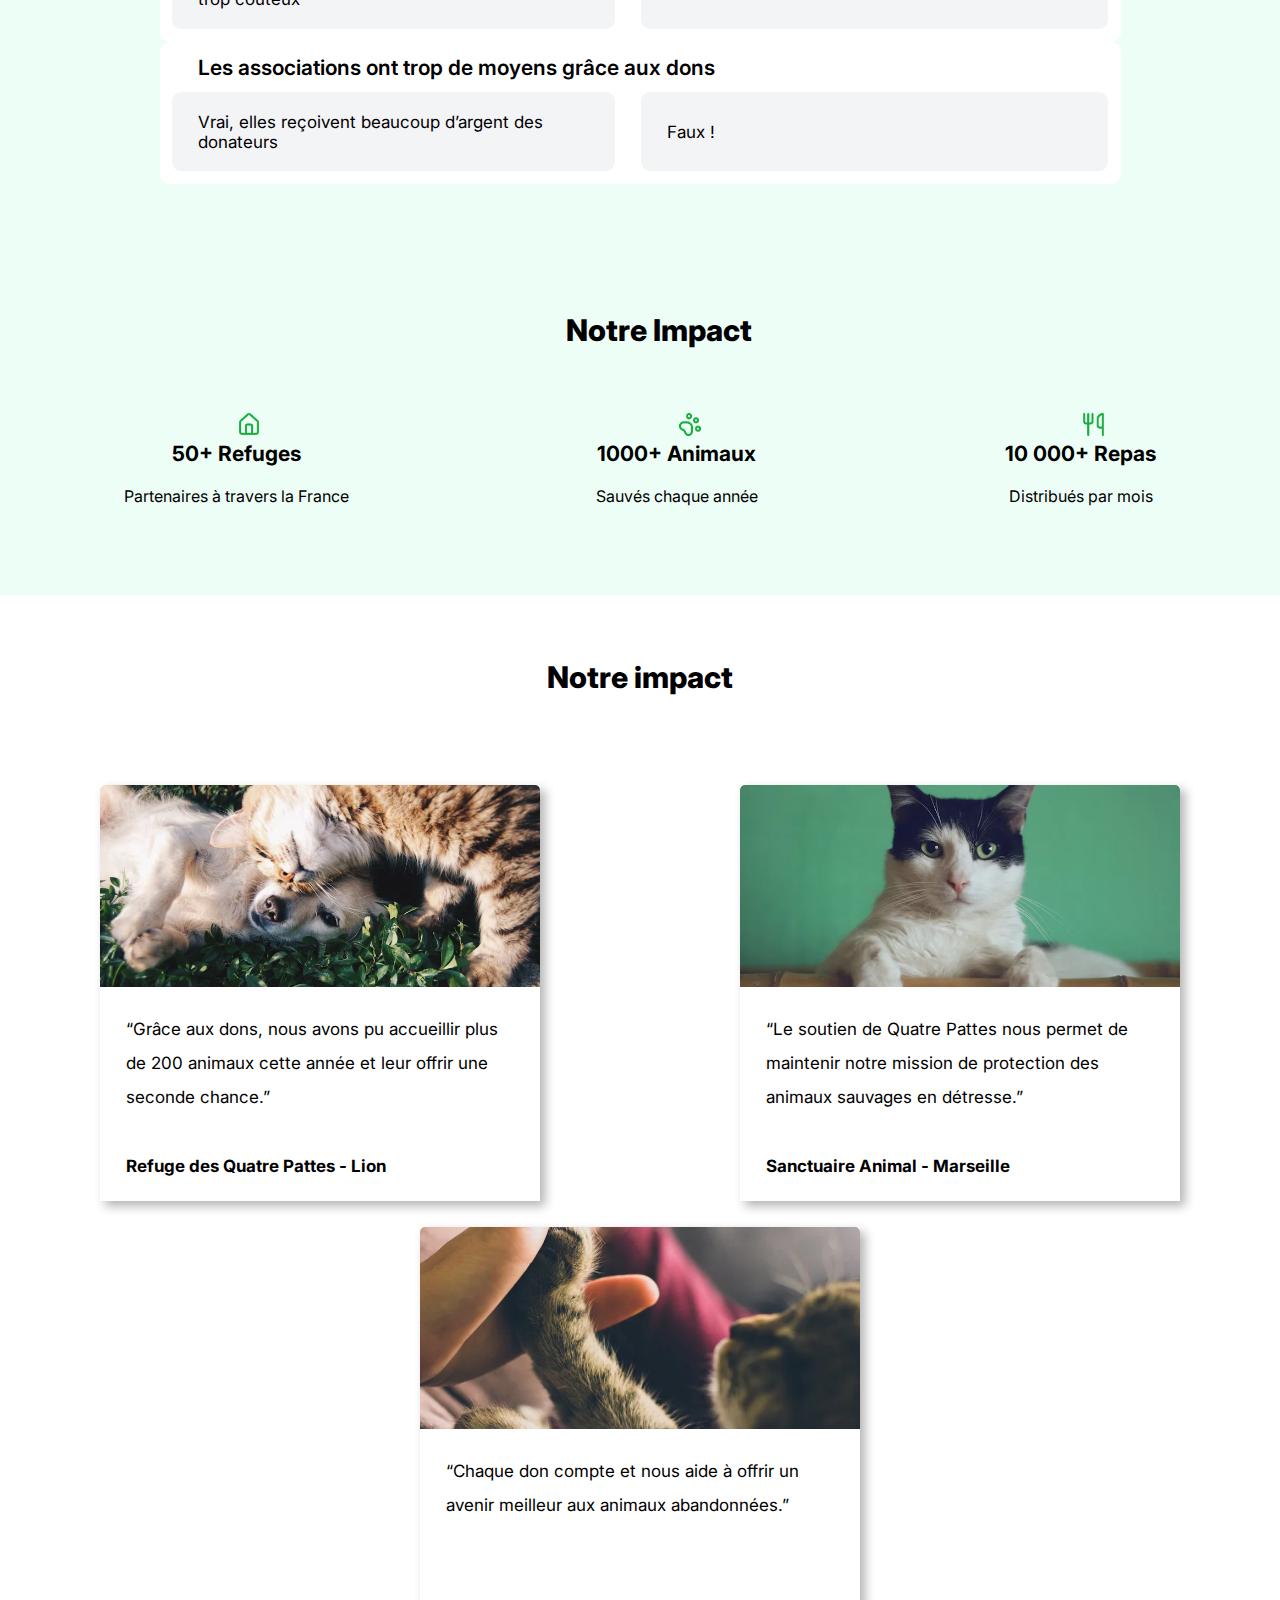
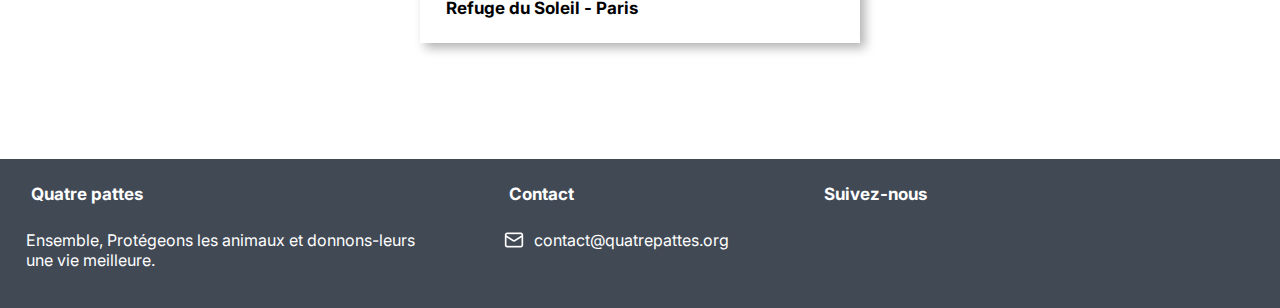
==== commit 4bcc2715: "Version final HTML CSS RESPONSIVE terminer" ====
--- a/index.html
+++ b/index.html
@@ -58,29 +58,30 @@
             <div class="conteneur_shadow">
                 <!-- 10 -->
                 <div class="border_grey" tabindex="0">
-                    <span class="dix" onclick="don()">10€</span>
+                    <span class="dix">10€</span>
                     <p>Permet de nourrir 5 animaux <br class="br">pendant une journée</p>
                 </div>
         
                 <!-- 20 -->
                 <div class="border_grey" tabindex="0" data-amount="20">
-                    <span class="vingt" onclick="don()">20€</span>
+                    <span class="vingt">20€</span>
                     <p>Permet d’héberger un animal <br class="br">sauvage pendant une nuit</p>
                 </div>
         
                 <!-- 50 -->
                 <div class="border_grey" tabindex="0" data-amount="50">
-                    <span class="cinquante" onclick="don()">50€</span>
+                    <span class="cinquante">50€</span>
                     <p>Permet de financer les soins <br class="br">vétérinaires complets pour un <br> animal</p>
                 </div>
         
                 <div class="button_conteneur">
-                    <button class="button_size" id="Une_fois" tabindex="0" onclick="don()">Une fois</button>
-                    <button class="button_size" id="Mensuel" tabindex="0" onclick="don()">Mensuel</button>
-                    <button class="button_size" id="Annuel" tabindex="0" onclick="don()">Annuel</button>
-                </div>
-        
-                <button class="button_header dimension_grand_button" id="Don" tabindex="0"><div id="montant"></div>/<div id="duree" onclick="don()"></div></button>
+                    <button class="button_size" id="Une_fois" tabindex="0">Une fois</button>
+                    <button class="button_size" id="Mensuel" tabindex="0">Mensuel</button>
+                    <button class="button_size" id="Annuel" tabindex="0">Annuel</button>
+                </div>
+        
+                <button class="button_header dimension_grand_button" id="Don" tabindex="0"><div id="montant">Faire un don de </div>/<div id="duree"></div>
+                </button>
             </div>
         </section>
         
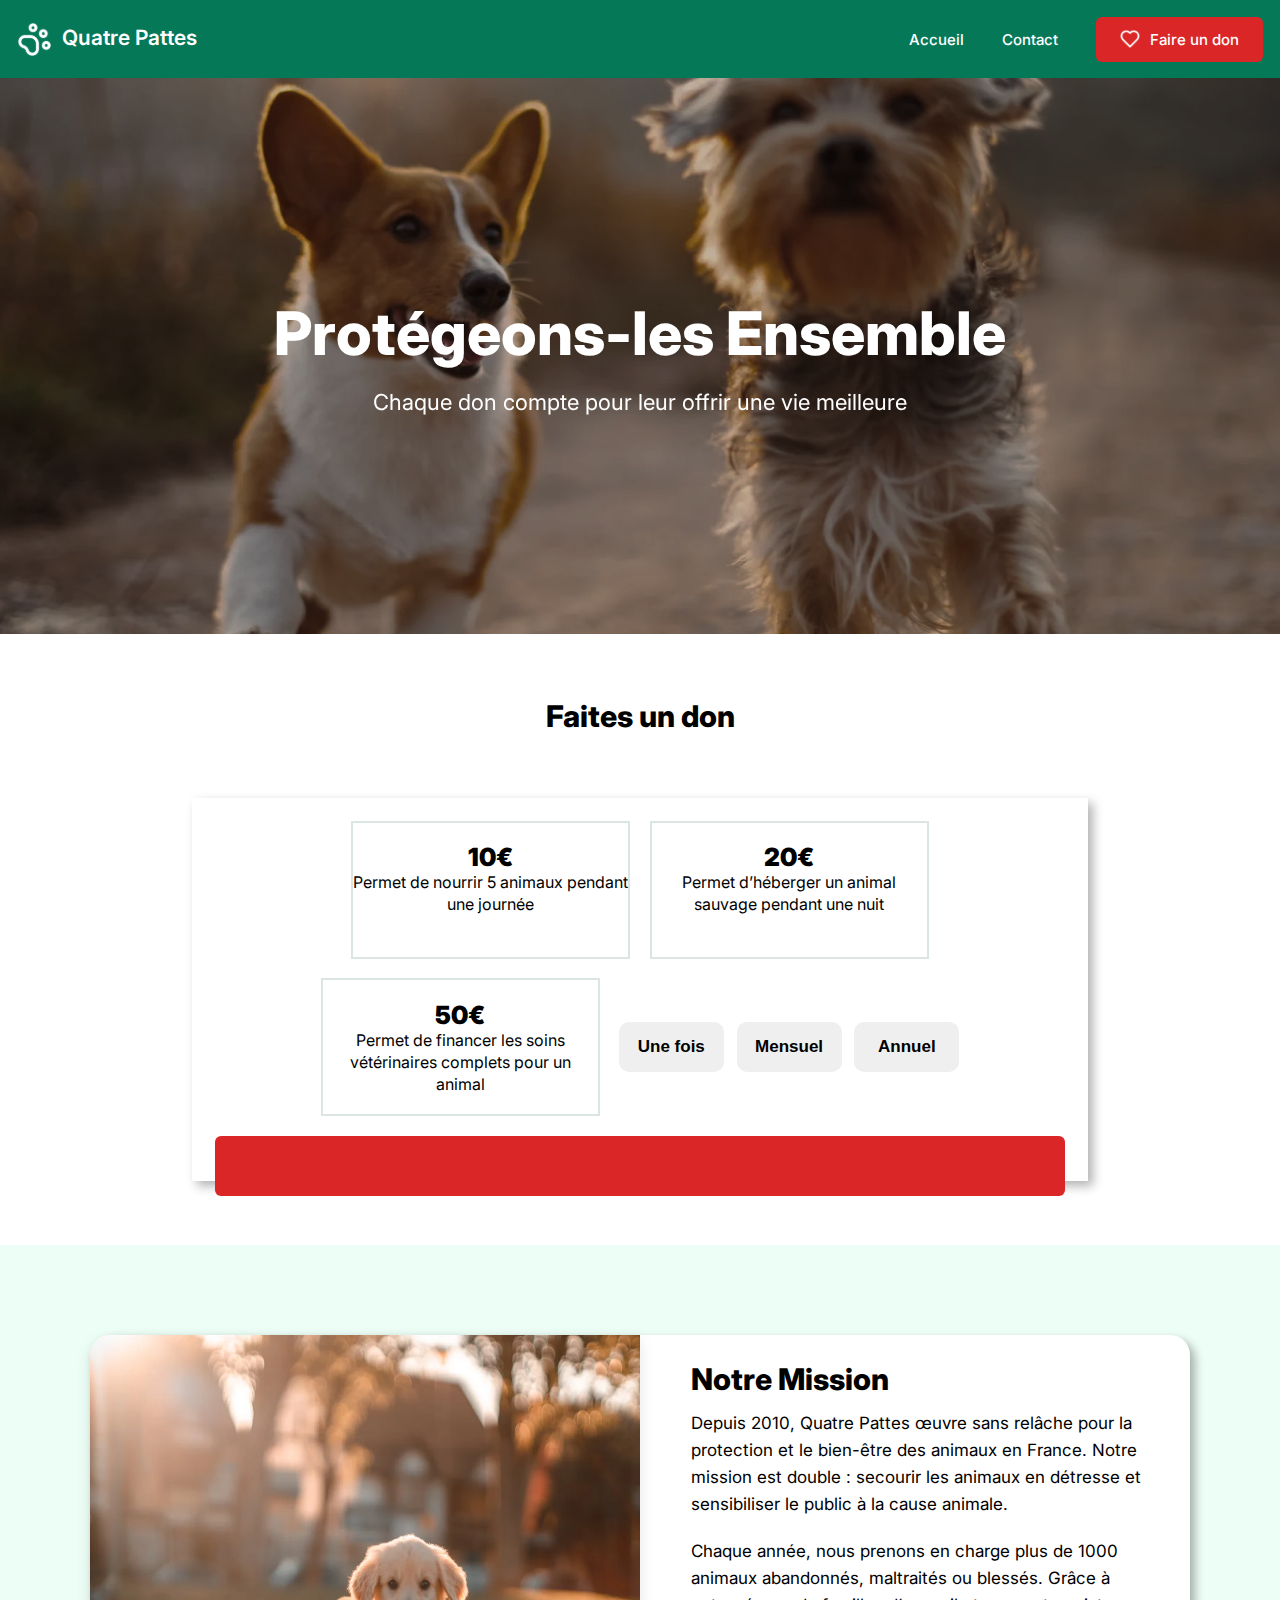
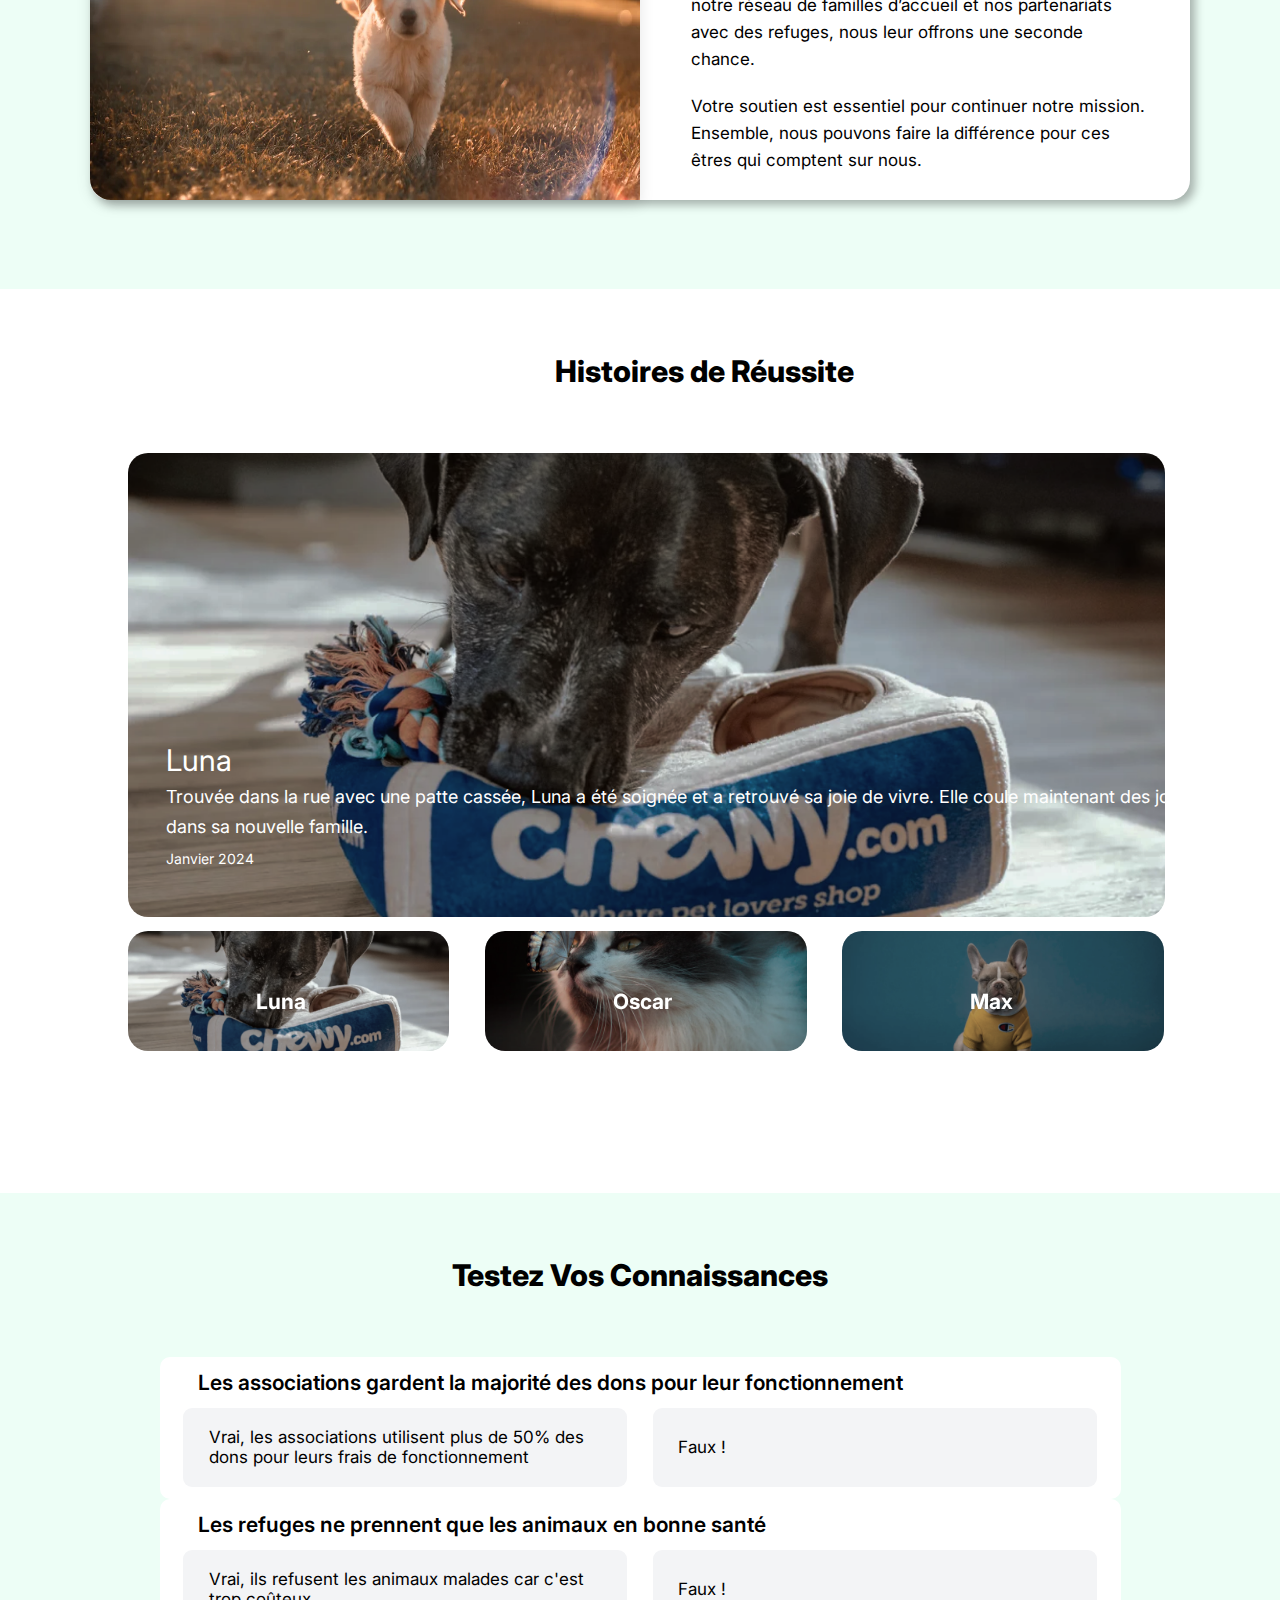
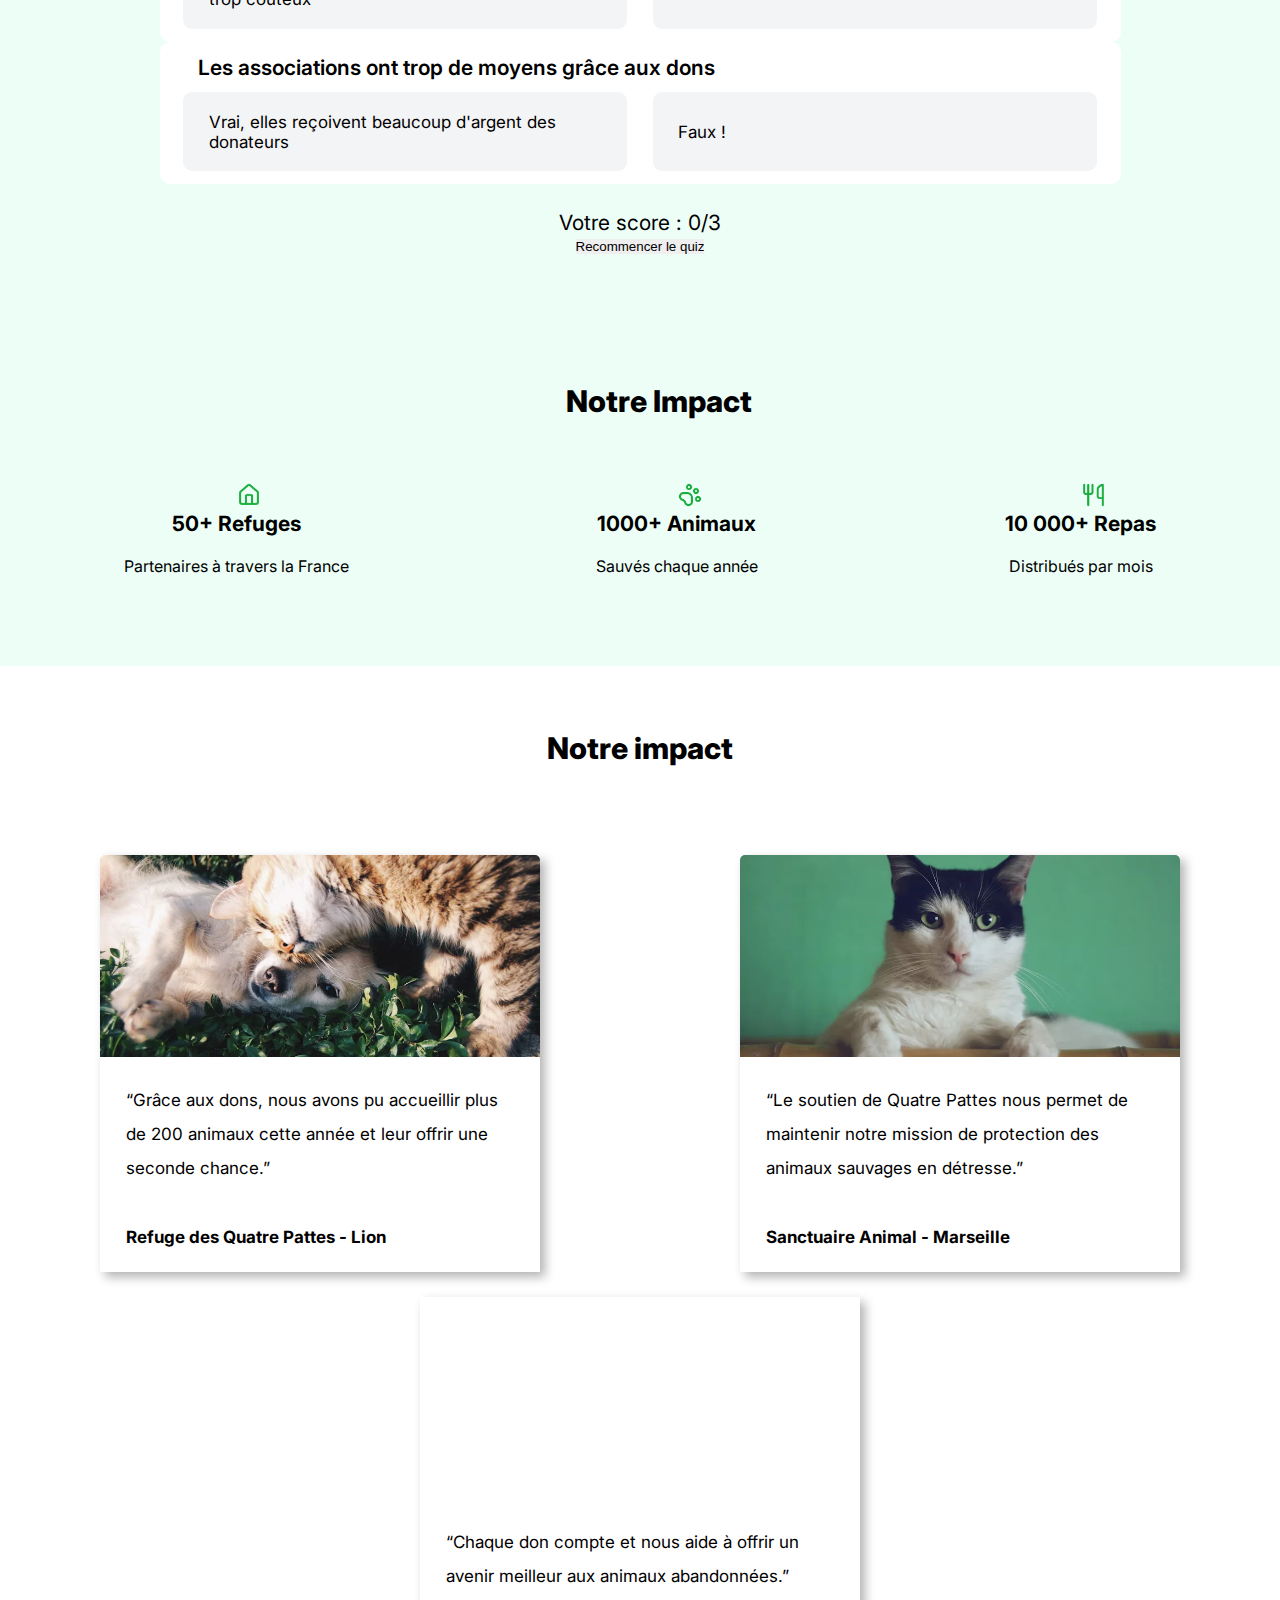
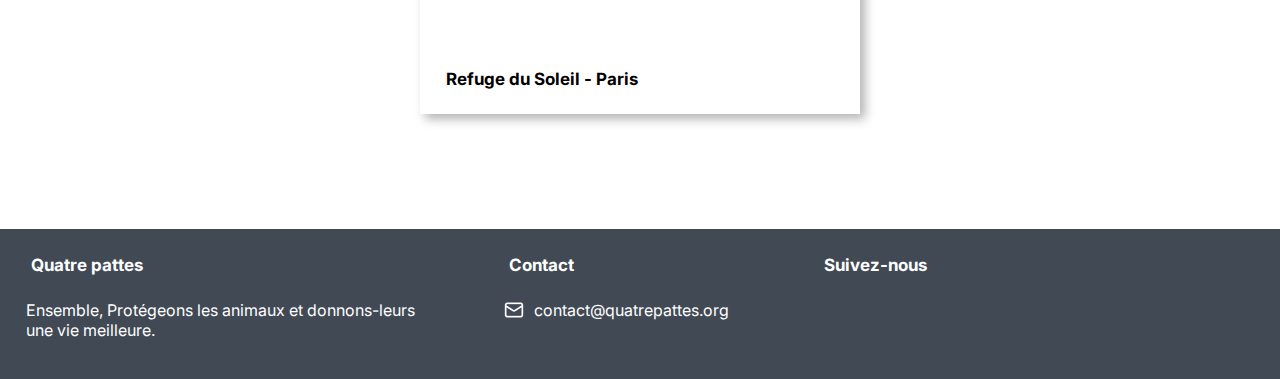
==== commit 16a5322c: "Probleme icône mauvaise réponse, ensuite la version final sera terminé" ====
--- a/index.html
+++ b/index.html
@@ -74,13 +74,14 @@
                     <p>Permet de financer les soins <br class="br">vétérinaires complets pour un <br> animal</p>
                 </div>
         
+                <!-- button -->
                 <div class="button_conteneur">
-                    <button class="button_size" id="Une_fois" tabindex="0">Une fois</button>
+                    <button class="button_size" id="Une fois" tabindex="0">Une fois</button>
                     <button class="button_size" id="Mensuel" tabindex="0">Mensuel</button>
                     <button class="button_size" id="Annuel" tabindex="0">Annuel</button>
                 </div>
         
-                <button class="button_header dimension_grand_button" id="Don" tabindex="0"><div id="montant">Faire un don de </div>/<div id="duree"></div>
+                <button class="button_header dimension_grand_button" id="Don" tabindex="0"><div id="montant"></div><div id="duree"></div>
                 </button>
             </div>
         </section>
@@ -151,51 +152,70 @@
 
         <section id="s4">
             <h4>Testez Vos Connaissances</h4>
-
+        
+            <!-- Première question -->
             <div class="contenaire_questions">
-                <p class="quizz">Les associations gardent la majorité des dons pour leurs fonctionnements</p>
+                <p class="quizz">Les associations gardent la majorité des dons pour leur fonctionnement</p>
                 <div class="question-reponse">
-                    <div class="mauvaise_reponse" id="r1">
+                    <div class="mauvaise_reponse" id="q1r1">
+                        <img class="icone_faux" src="img/logo_icones/icone_x_rouge.webp" alt="icone réponse non validé">
                         <p>Vrai, les associations utilisent plus de 50% des dons pour leurs frais de fonctionnement</p>
                     </div>
-                    <div class="bonne_reponse" id="r2">
+                    <div class="bonne_reponse" id="q1r2">
                         <p>Faux !</p>
                     </div>
-                    <div class="hidden">Faux ! 85% des dons sont directement utilisés pour les animaux. Seuls 15% servent aux frais
-                        de fonctionnement essentiels.</div>
-                </div>
-            </div>
-
+                    <div class="hidden">
+                        <img class="icone_vrai" src="img/logo_icones/icone_chevron_vert.webp" alt="icone réponse validé">
+                        Faux ! Chez Quatre Pattes, 85% des dons sont directement utilisés pour les animaux. Seuls 15% servent aux frais de fonctionnement essentiels.
+                    </div>
+                </div>
+            </div>
+        
+            <!-- Deuxième question -->
             <div class="contenaire_questions">
-                <p class="quizz">Les refuges ne prennent que des animaux en bonne santé</p>
+                <p class="quizz">Les refuges ne prennent que les animaux en bonne santé</p>
                 <div class="question-reponse">
-                    <div class="mauvaise_reponse" id="r3">
-                        <p>Vrai, ils refusent les animaux malades car c’est trop coûteux</p>
-                    </div>
-                    <div class="bonne_reponse" id="r4">
+                    <div class="mauvaise_reponse" id="q2r1">
+                        <p> 
+                            <img class="icone_faux" src="img/logo_icones/icone_x_rouge.webp" alt="icone réponse non validé">
+                            Vrai, ils refusent les animaux malades car c'est trop coûteux</p>
+                    </div>
+                    <div class="bonne_reponse" id="q2r2">
                         <p>Faux !</p>
                     </div>
                     <div class="hidden">
-                        Faux ! Nous accueillons tous les animaux quel que soit leur état de santé. Chaque vie compte !
-                    </div>
-                </div>
-            </div>
-
+                        <img class="icone_vrai" src="img/logo_icones/icone_chevron_vert.webp" alt="icone réponse validé">
+                        Faux ! Nous accueillons tous les animaux, quel que soit leur état de santé. Chaque vie compte !
+                    </div>
+                </div>
+            </div>
+        
+            <!-- Troisième question -->
             <div class="contenaire_questions">
                 <p class="quizz">Les associations ont trop de moyens grâce aux dons</p>
                 <div class="question-reponse">
-                    <div class="mauvaise_reponse" id="r5">
-                        <p>Vrai, elles reçoivent beaucoup d’argent des donateurs</p>
-                    </div>
-                    <div class="bonne_reponse" id="r6">
+                    <div class="mauvaise_reponse" id="q3r1">
+                        <p>
+                            <img class="icone_faux" src="img/logo_icones/icone_x_rouge.webp" alt="icone réponse non validé">
+                            Vrai, elles reçoivent beaucoup d'argent des donateurs</p>
+                    </div>
+                    <div class="bonne_reponse" id="q3r2">
                         <p>Faux !</p>
                     </div>
                     <div class="hidden">
-                      Faux ! Les besoins sont immenses et constants. Chaque don est précieux pour sauver les animaux.
-                    </div>
-                </div>
-            </div>
-        </section>
+                        <img class="icone_vrai" src="img/logo_icones/icone_chevron_vert.webp" alt="icone réponse validé">
+                        Faux ! Les besoins sont immenses et constants. Chaque don est précieux pour sauver plus d'animaux.
+                    </div>
+                </div>
+            </div>
+        
+            <!-- Section Score -->
+            <div id="scoreSection">
+                <p id="scoreMessage">Votre score : <span id="score">0</span>/3</p>
+                <button id="recommencerQuiz">Recommencer le quiz</button>
+            </div>
+        </section>
+        
 
         <!-- SECTION 5 -->
 
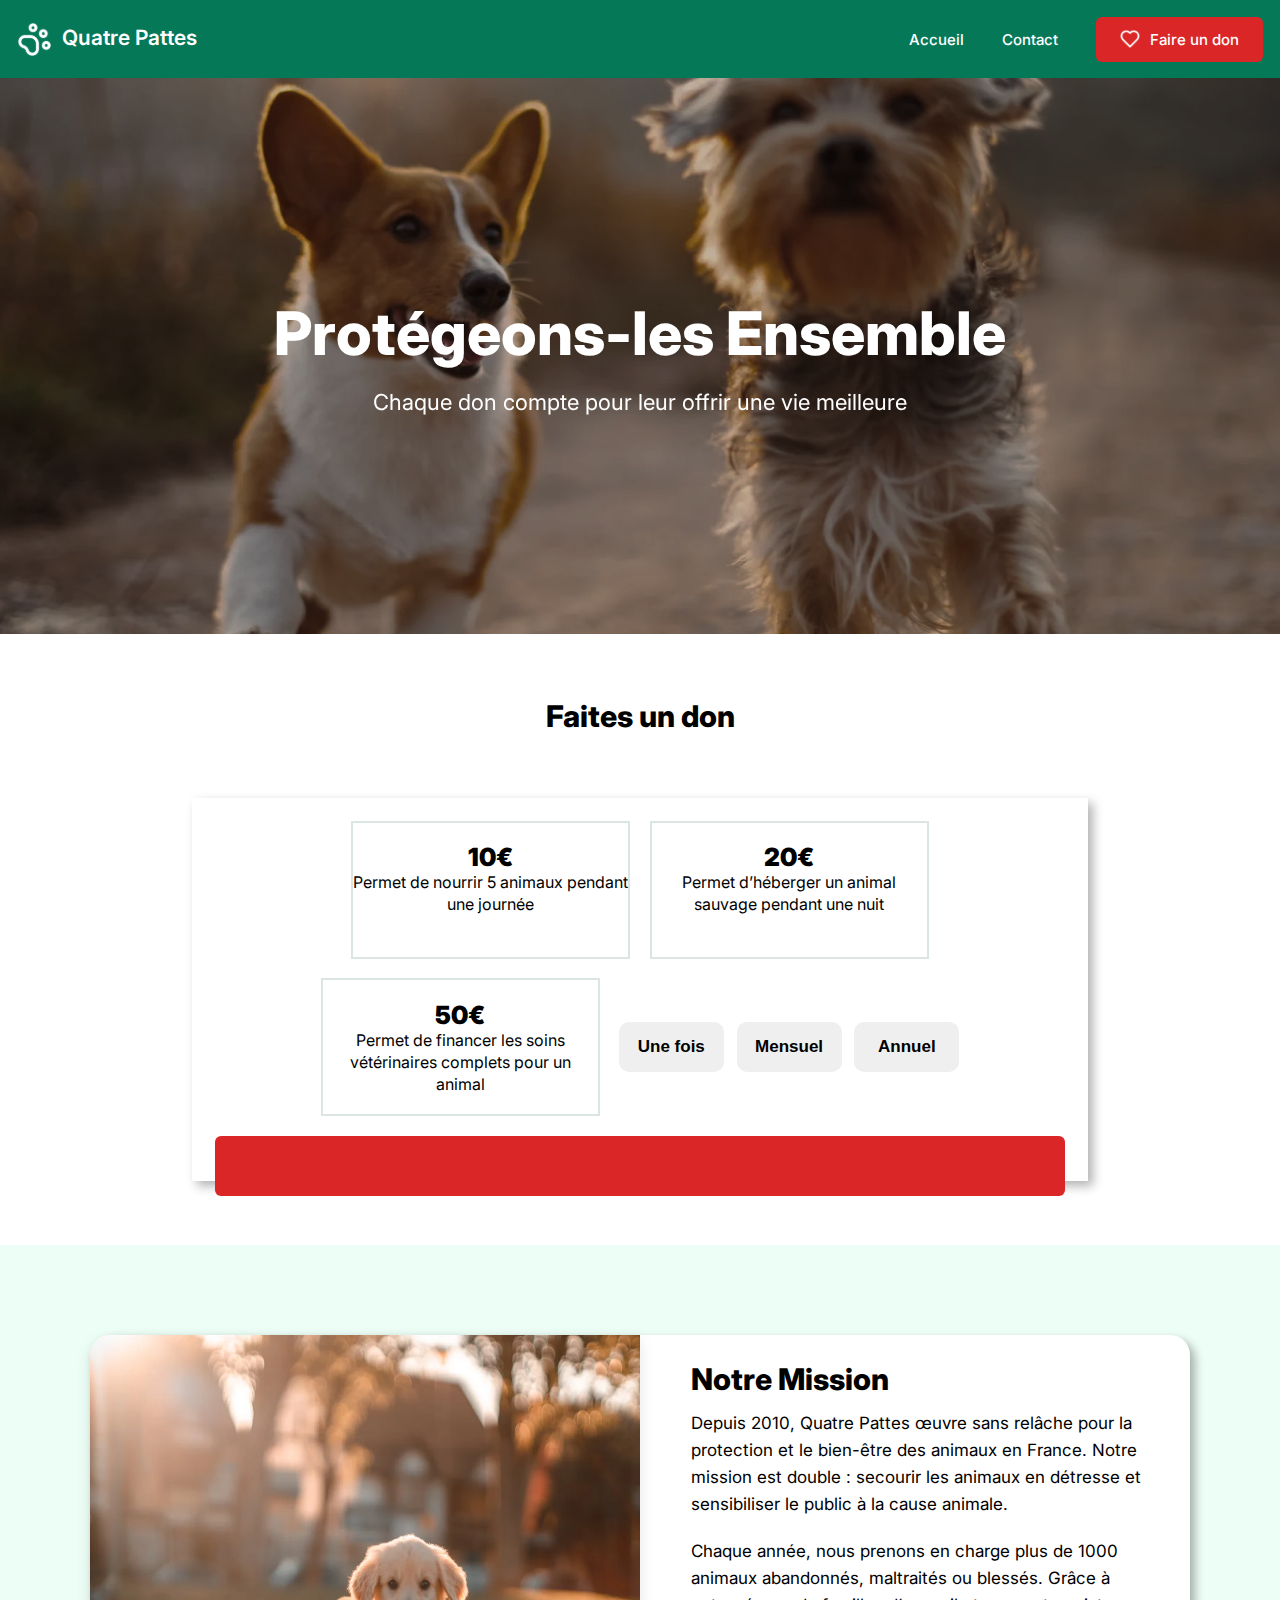
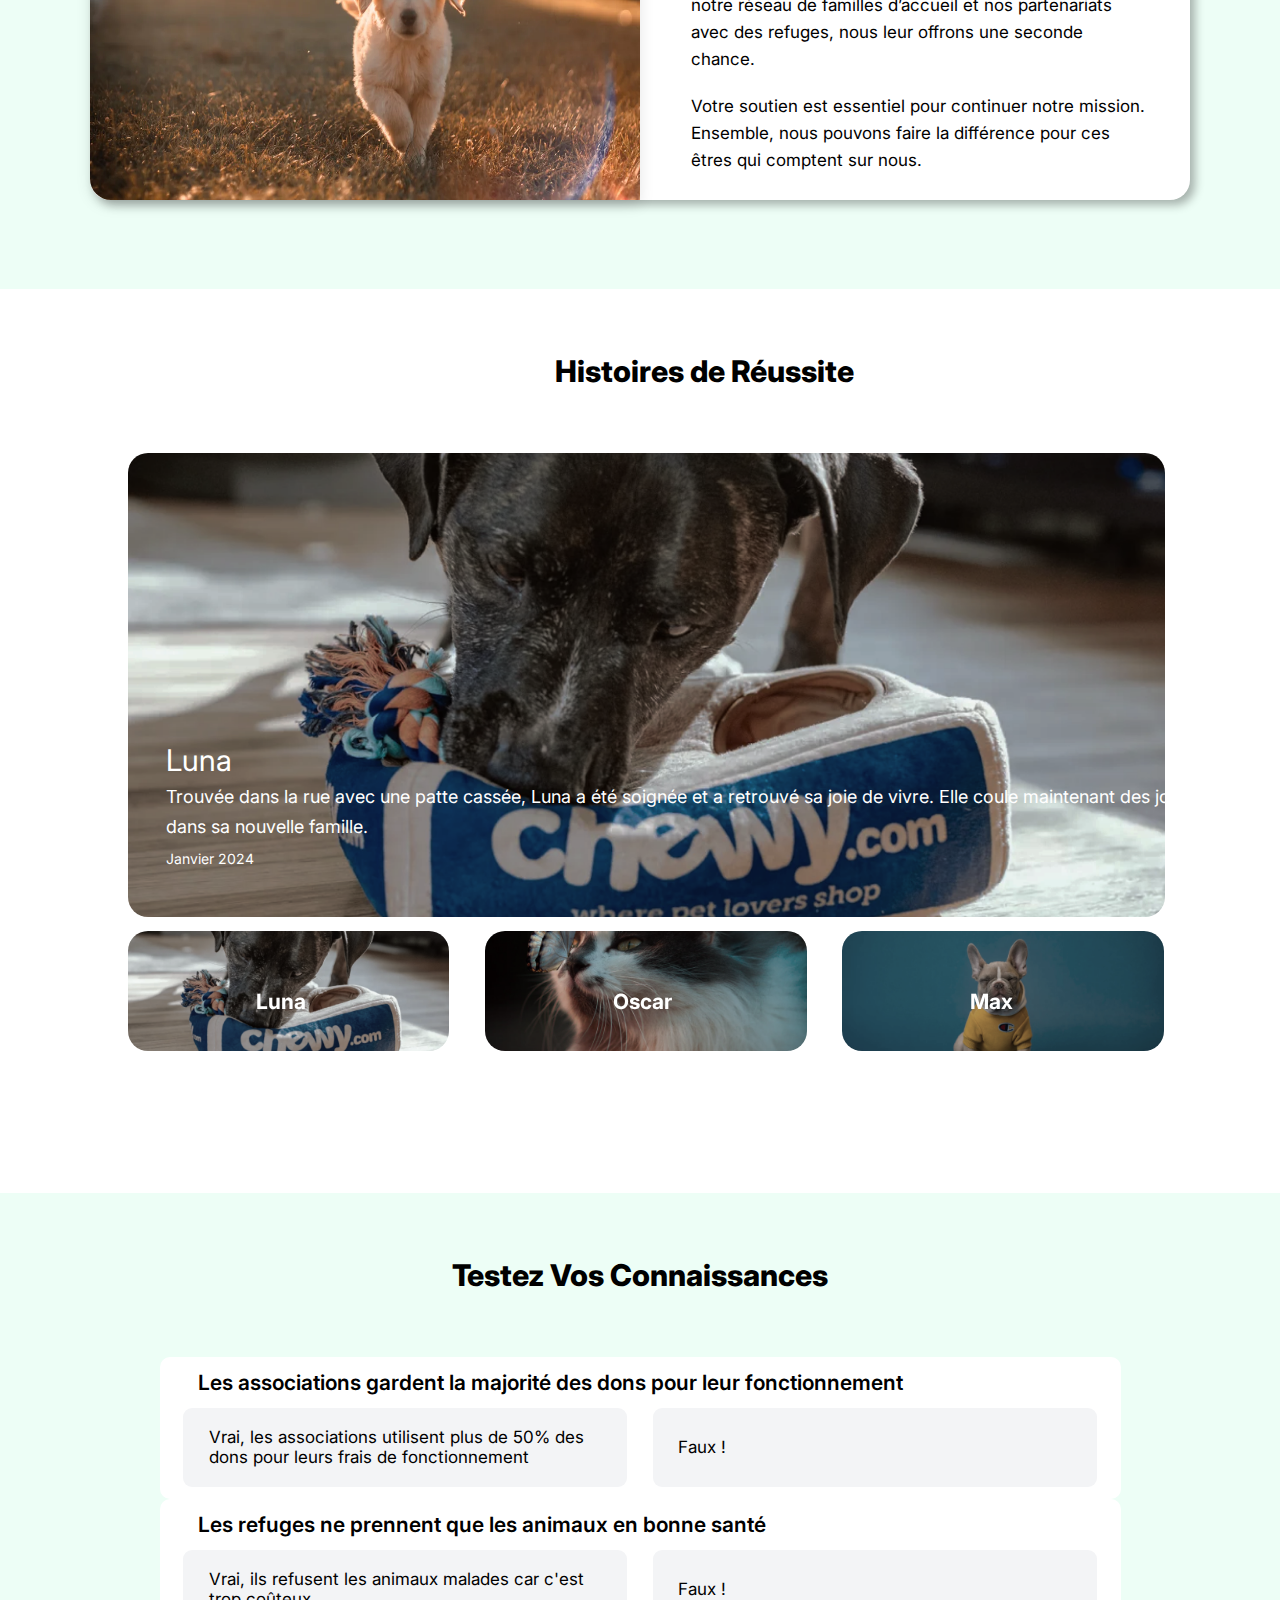
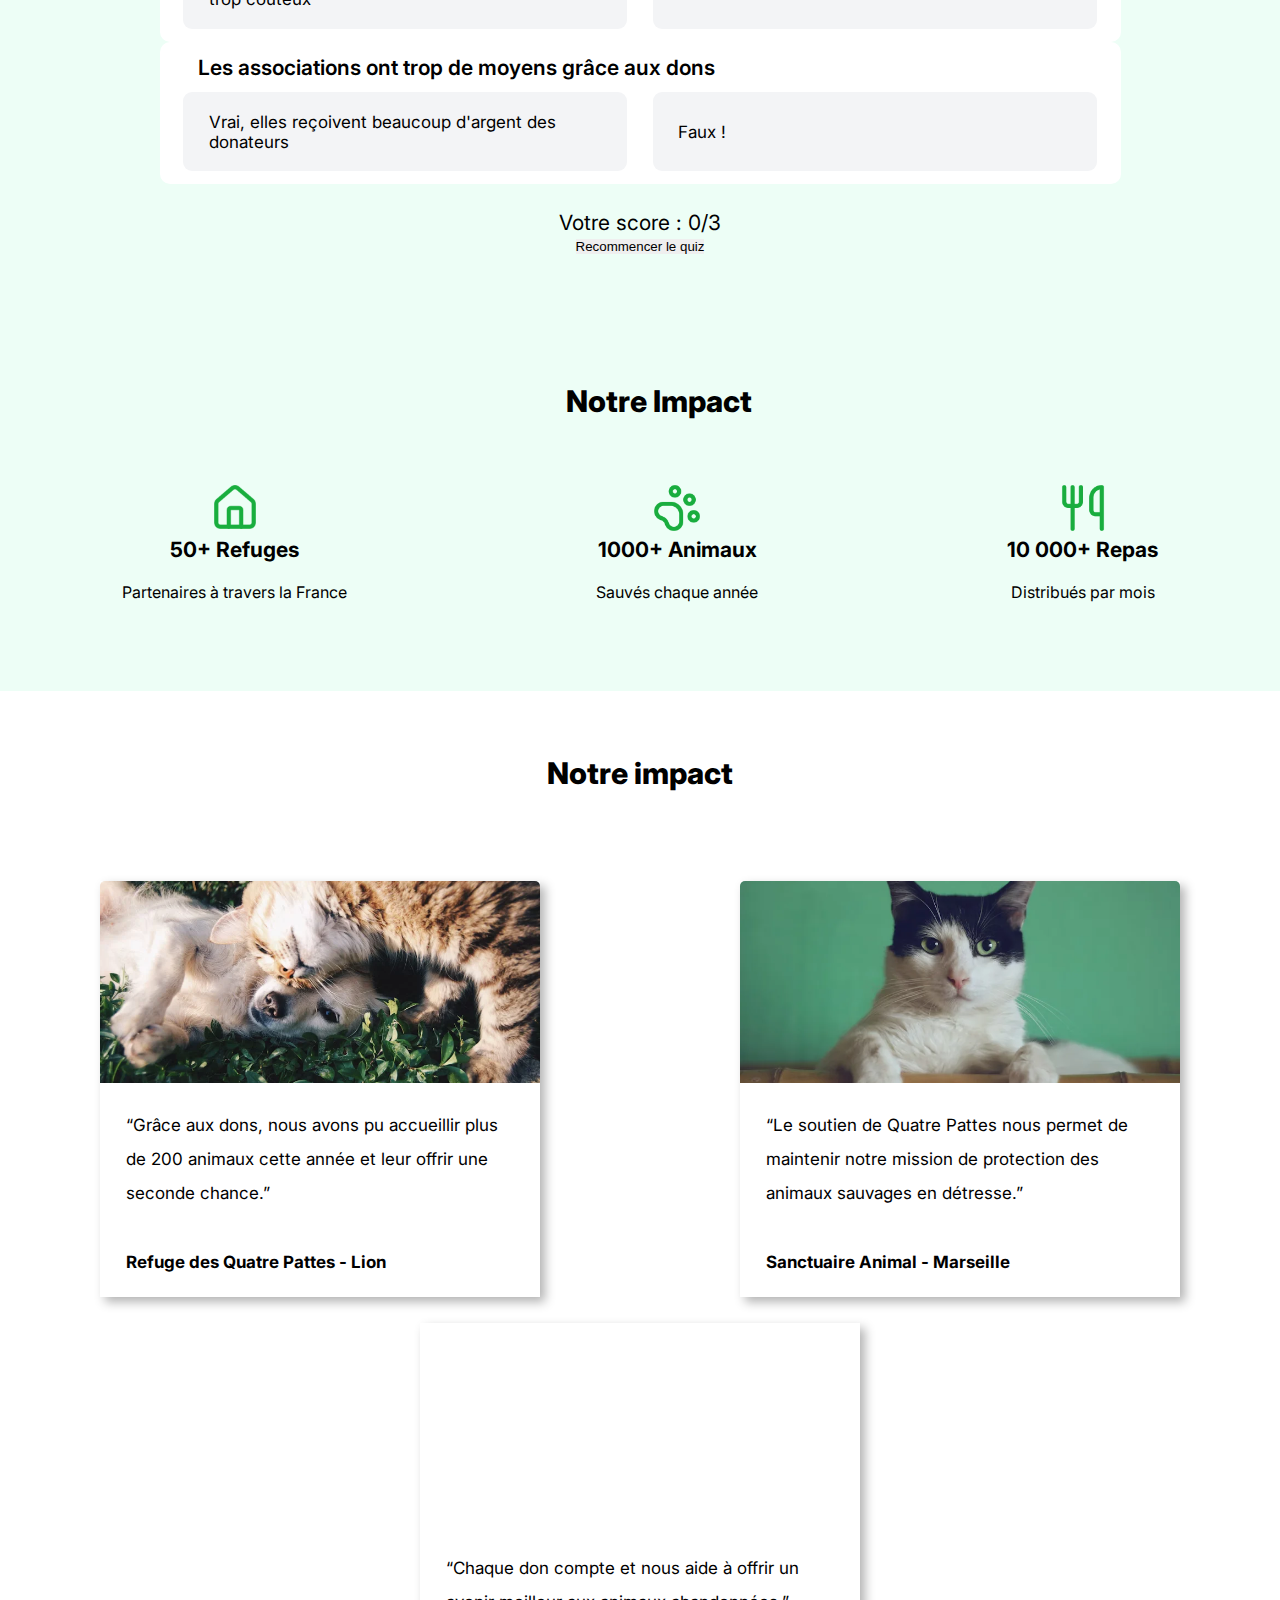
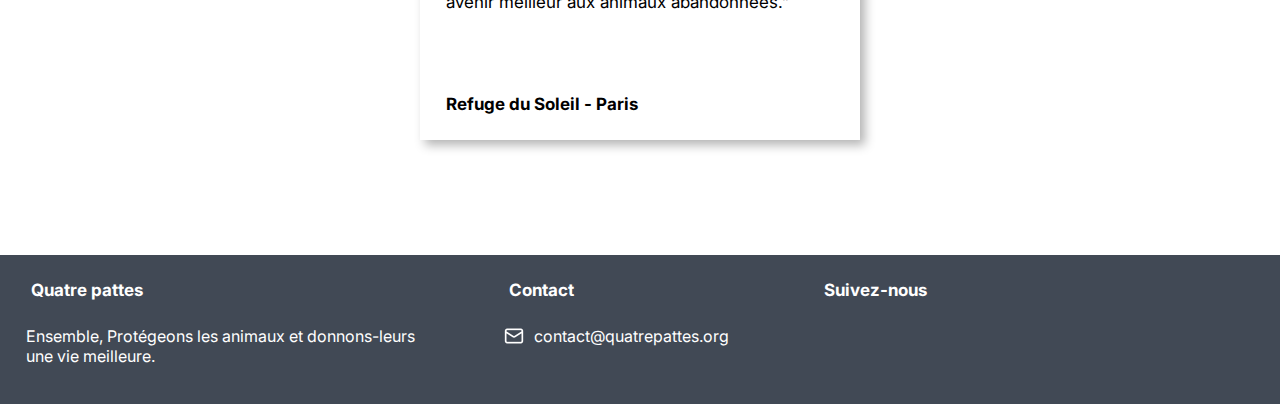
==== commit 37603a2d: "mise a jour des fichiers avant pull" ====
--- a/index.html
+++ b/index.html
@@ -85,9 +85,6 @@
                 </button>
             </div>
         </section>
-        
-        
-
 
         <!-- SECTION 2 -->
 
@@ -176,9 +173,8 @@
                 <p class="quizz">Les refuges ne prennent que les animaux en bonne santé</p>
                 <div class="question-reponse">
                     <div class="mauvaise_reponse" id="q2r1">
-                        <p> 
                             <img class="icone_faux" src="img/logo_icones/icone_x_rouge.webp" alt="icone réponse non validé">
-                            Vrai, ils refusent les animaux malades car c'est trop coûteux</p>
+                            Vrai, ils refusent les animaux malades car c'est trop coûteux
                     </div>
                     <div class="bonne_reponse" id="q2r2">
                         <p>Faux !</p>
